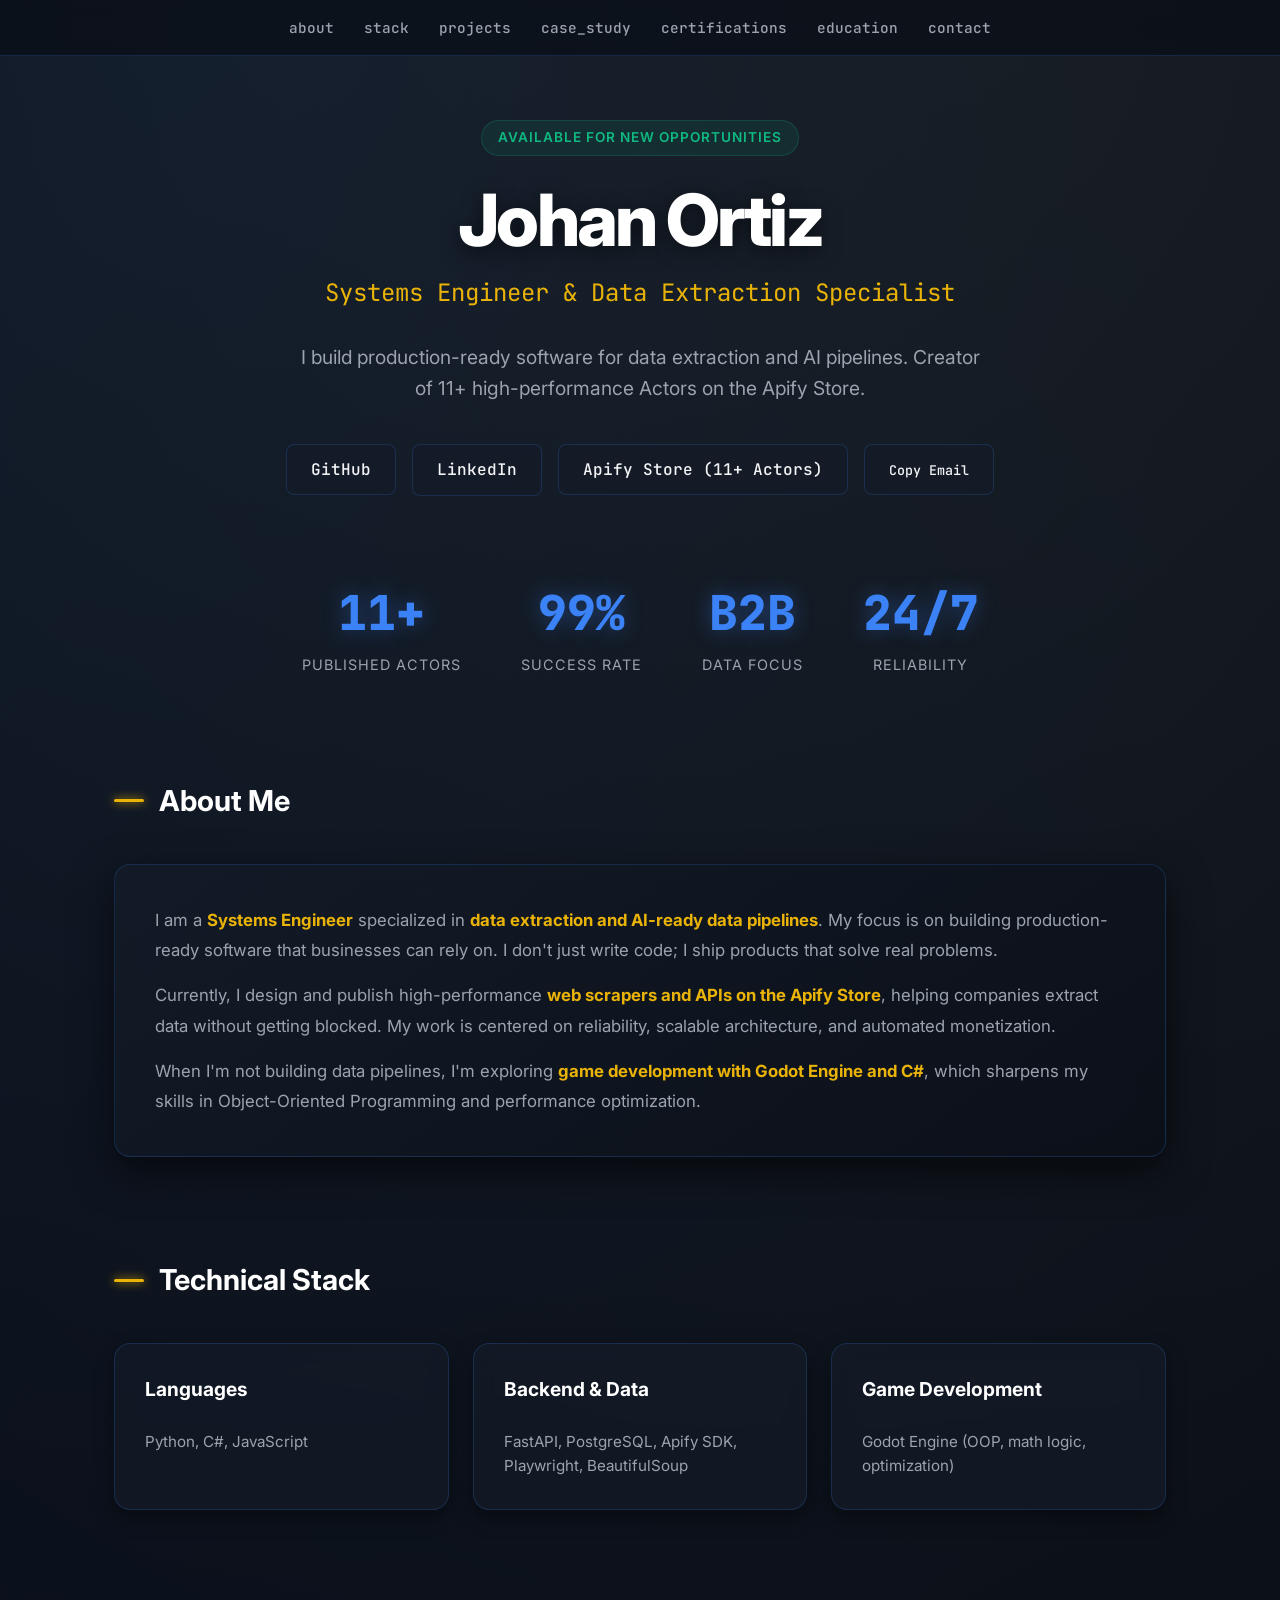
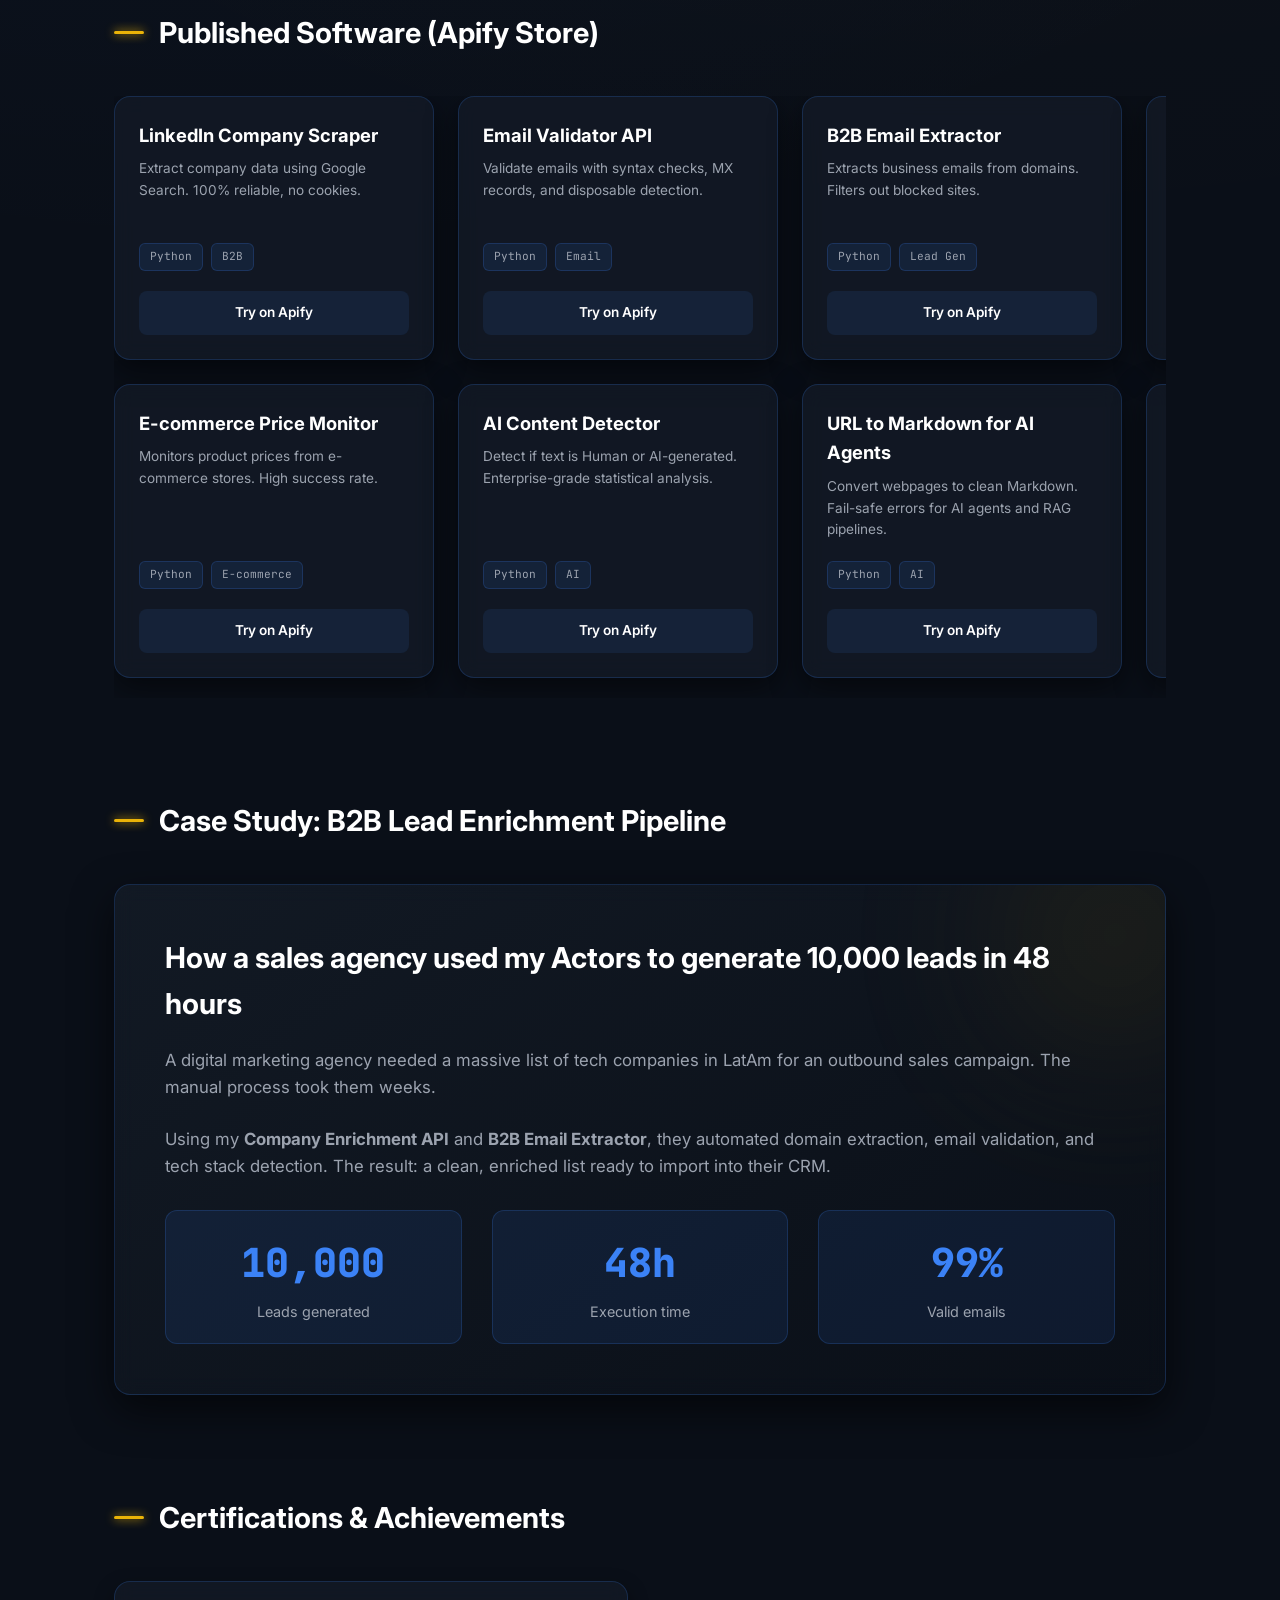
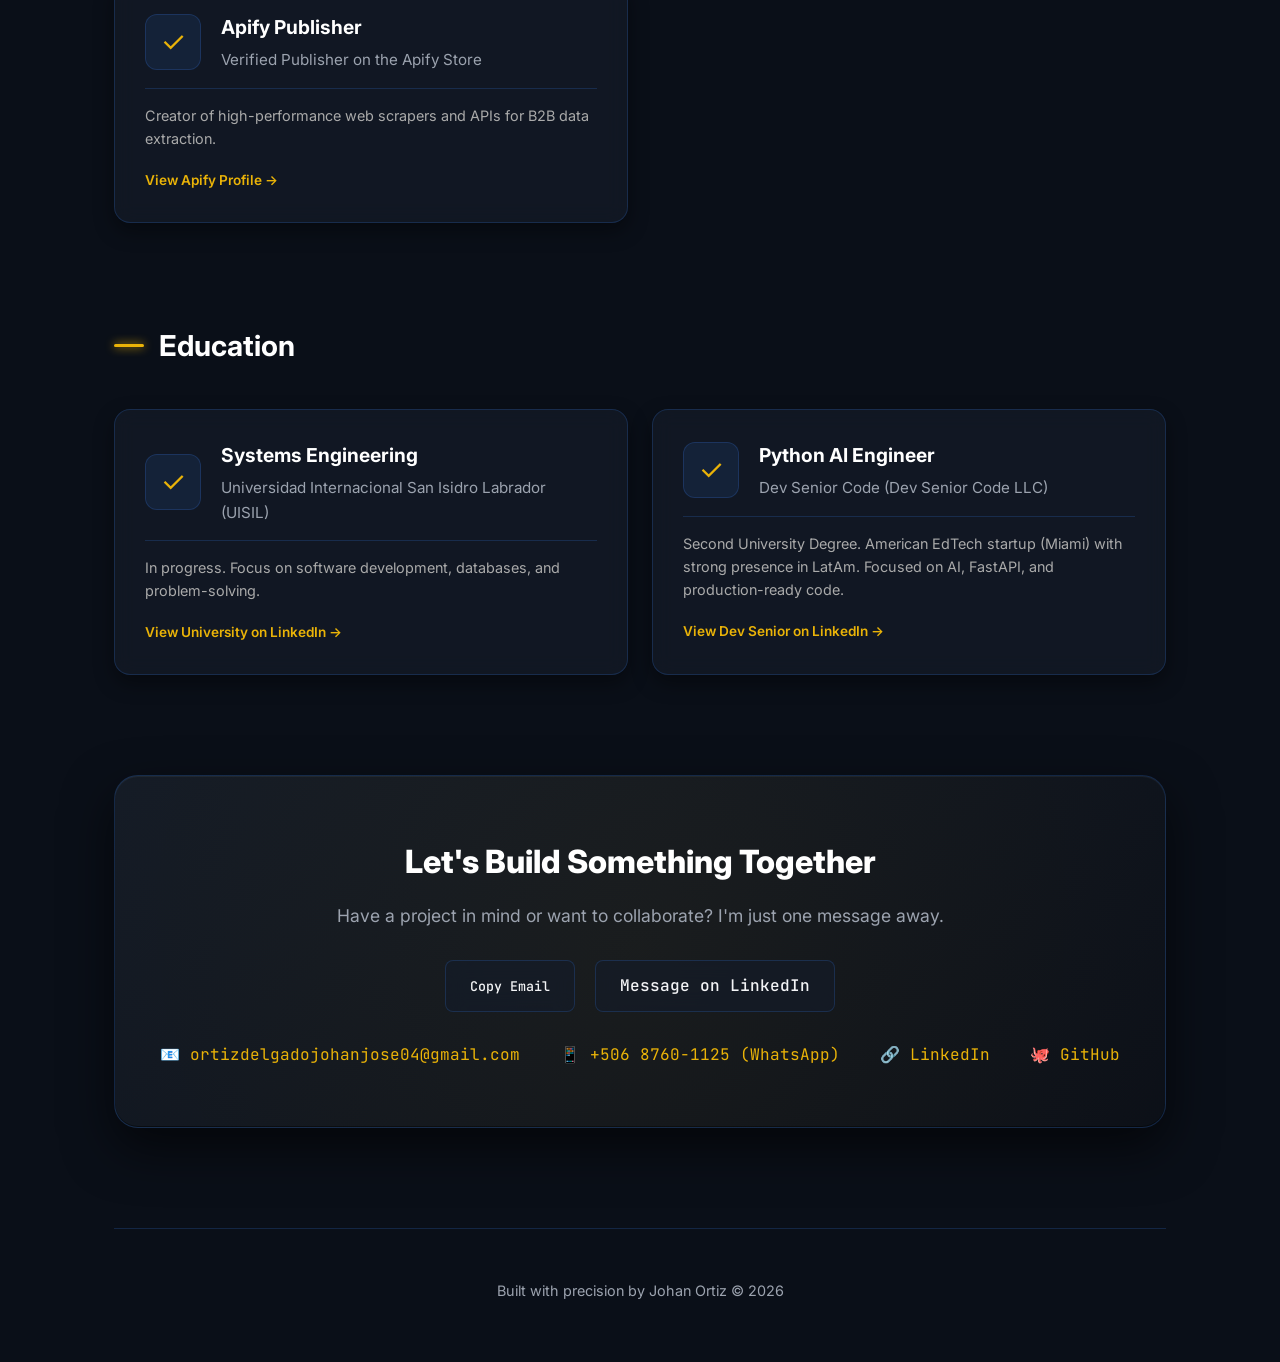
==== index.html @ d9579758 "Update index.html" ====
<!DOCTYPE html>
<html lang="en">
<head>
    <meta charset="UTF-8" />
    <meta name="viewport" content="width=device-width, initial-scale=1.0" />
    <title>Johan Ortiz | Systems Engineer & Data Extraction</title>
    
    <!-- Etiquetas Open Graph para LinkedIn (Imagen automática) -->
    <meta property="og:title" content="Johan Ortiz | Systems Engineer & Data Extraction" />
    <meta property="og:description" content="Portfolio of Johan Ortiz, Systems Engineer & Data Extraction Specialist. Creator of 11+ high-performance Actors on Apify." />
    <meta property="og:image" content="https://ortizdelgadojohanjose04-ai.github.io/portafolio-preview.png" />
    <meta property="og:url" content="https://ortizdelgadojohanjose04-ai.github.io" />
    <meta property="og:type" content="website" />

    <link rel="preconnect" href="https://fonts.googleapis.com">
    <link rel="preconnect" href="https://fonts.gstatic.com" crossorigin>
    <link href="https://fonts.googleapis.com/css2?family=Inter:wght@400;500;600;700;800&family=JetBrains+Mono:wght@400;700&display=swap" rel="stylesheet">
    <style>
        :root {
            --bg: #0a0f18;
            --card-bg: rgba(20, 28, 40, 0.7);
            --border: rgba(59, 130, 246, 0.2);
            --text-main: #f3f4f6;
            --text-muted: #9ca3af;
            --accent-blue: #3b82f6;
            --accent-gold: #eab308;
            --accent-glow: rgba(59, 130, 246, 0.4);
            --gold-glow: rgba(234, 179, 8, 0.2);
            --font: 'Inter', -apple-system, BlinkMacSystemFont, "Segoe UI", Roboto, sans-serif;
            --mono: 'JetBrains Mono', monospace;
        }

        * { margin: 0; padding: 0; box-sizing: border-box; }
        html { scroll-behavior: smooth; }

        body {
            background-color: var(--bg);
            color: var(--text-main);
            font-family: var(--font);
            line-height: 1.6;
            -webkit-font-smoothing: antialiased;
            background-image: 
                radial-gradient(circle at 20% 0%, rgba(59, 130, 246, 0.1) 0%, transparent 40%),
                radial-gradient(circle at 80% 0%, rgba(234, 179, 8, 0.05) 0%, transparent 40%);
            background-repeat: no-repeat;
            overflow-x: hidden;
        }

        @keyframes fadeInUp {
            from { opacity: 0; transform: translateY(30px); }
            to { opacity: 1; transform: translateY(0); }
        }
        @keyframes pulseGlow {
            0% { box-shadow: 0 0 0 0 var(--accent-glow); }
            70% { box-shadow: 0 0 0 10px rgba(59, 130, 246, 0); }
            100% { box-shadow: 0 0 0 0 rgba(59, 130, 246, 0); }
        }

        .navbar {
            position: fixed;
            top: 0; left: 0; width: 100%;
            background: rgba(10, 15, 24, 0.8);
            backdrop-filter: blur(15px);
            border-bottom: 1px solid var(--border);
            z-index: 1000;
            display: flex;
            justify-content: center;
            padding: 16px 0;
        }
        .nav-links { display: flex; gap: 30px; }
        .nav-links a {
            color: var(--text-muted);
            text-decoration: none;
            font-size: 0.9rem;
            font-weight: 500;
            transition: color 0.3s;
            font-family: var(--mono);
        }
        .nav-links a:hover { color: var(--accent-gold); }

        .container { max-width: 1100px; margin: 0 auto; padding: 120px 24px 60px 24px; }

        header { text-align: center; margin-bottom: 80px; animation: fadeInUp 1s ease-out; }
        .badge-available { 
            display: inline-block; 
            background: rgba(16, 185, 129, 0.1); 
            color: #10b981; 
            padding: 6px 16px; 
            border-radius: 999px; 
            font-size: 0.85rem; 
            font-weight: 600; 
            margin-bottom: 24px; 
            border: 1px solid rgba(16, 185, 129, 0.2);
            text-transform: uppercase;
            letter-spacing: 1px;
            animation: pulseGlow 2s infinite;
        }
        h1 { font-size: 4.5rem; font-weight: 800; letter-spacing: -0.04em; line-height: 1.1; margin-bottom: 15px; color: #ffffff; text-shadow: 0 4px 20px rgba(0,0,0,0.5); }
        h2 { font-size: 1.5rem; font-weight: 400; color: var(--accent-gold); margin-bottom: 30px; font-family: var(--mono); }
        .bio { font-size: 1.2rem; color: var(--text-muted); max-width: 700px; margin: 0 auto 40px auto; }
        
        .social-links { display: flex; justify-content: center; gap: 16px; flex-wrap: wrap; margin-bottom: 80px; }
        .btn-link { 
            display: inline-flex; 
            align-items: center; 
            background: var(--card-bg); 
            border: 1px solid var(--border); 
            color: var(--text-main); 
            text-decoration: none; 
            padding: 12px 24px; 
            border-radius: 8px; 
            font-weight: 500; 
            transition: all 0.3s; 
            font-family: var(--mono);
            backdrop-filter: blur(10px);
            cursor: pointer;
        }
        .btn-link:hover { border-color: var(--accent-blue); transform: translateY(-2px); box-shadow: 0 5px 15px var(--accent-glow); }

        .impact-grid { display: flex; justify-content: center; gap: 60px; margin-bottom: 100px; flex-wrap: wrap; animation: fadeInUp 1.2s ease-out; }
        .impact-item { text-align: center; }
        .impact-number { font-size: 3rem; font-weight: 800; color: var(--accent-blue); display: block; font-family: var(--mono); text-shadow: 0 0 20px var(--accent-glow); }
        .impact-label { color: var(--text-muted); font-size: 0.9rem; text-transform: uppercase; letter-spacing: 1px; }

        section { margin-bottom: 100px; scroll-margin-top: 100px; animation: fadeInUp 1.2s ease-out; }
        .section-title { font-size: 1.8rem; font-weight: 700; margin-bottom: 40px; display: flex; align-items: center; gap: 15px; color: #ffffff; }
        .section-title::before { content: ''; display: block; width: 30px; height: 3px; background: var(--accent-gold); border-radius: 3px; box-shadow: 0 0 10px var(--accent-gold); }

        /* SOBRE MÍ */
        .about-section {
            background: linear-gradient(145deg, rgba(20, 28, 40, 0.8), rgba(10, 15, 24, 0.8));
            border: 1px solid var(--border);
            border-radius: 16px;
            padding: 40px;
            margin-bottom: 100px;
            backdrop-filter: blur(10px);
            box-shadow: 0 15px 40px rgba(0,0,0,0.6);
        }
        .about-title { font-size: 1.8rem; font-weight: 700; color: #fff; margin-bottom: 20px; }
        .about-text { color: var(--text-muted); font-size: 1.05rem; line-height: 1.8; }
        .about-text strong { color: var(--accent-gold); }

        /* STACK TÉCNICO */
        .stack-grid {
            display: grid;
            grid-template-columns: repeat(3, 1fr);
            gap: 24px;
        }
        .stack-card {
            background: var(--card-bg);
            border: 1px solid var(--border);
            border-radius: 16px;
            padding: 30px;
            display: flex;
            flex-direction: column;
            gap: 15px;
            backdrop-filter: blur(10px);
            box-shadow: 0 8px 20px rgba(0,0,0,0.4);
            transition: all 0.3s;
        }
        .stack-card:hover { border-color: rgba(59, 130, 246, 0.5); transform: translateY(-4px); box-shadow: 0 15px 30px rgba(0,0,0,0.6), 0 0 15px var(--accent-glow); }
        .stack-card h4 { font-size: 1.2rem; color: #fff; margin-bottom: 10px; }
        .stack-card p { color: var(--text-muted); font-size: 0.95rem; }

        /* CARRUSEL DE PROYECTOS (3 COLUMNAS FIJAS) */
        .projects-carousel {
            overflow-x: auto;
            padding-bottom: 20px;
            scroll-snap-type: x mandatory;
            -webkit-overflow-scrolling: touch;
        }
        .projects-carousel::-webkit-scrollbar { height: 8px; }
        .projects-carousel::-webkit-scrollbar-thumb { background: #333; border-radius: 4px; }
        .projects-carousel::-webkit-scrollbar-track { background: transparent; }

        .projects-grid {
            display: grid;
            grid-template-columns: repeat(6, 320px); /* 6 columnas de 320px */
            gap: 24px;
            width: max-content;
        }

        .project-card { 
            background: var(--card-bg); 
            border: 1px solid var(--border); 
            border-radius: 16px; 
            padding: 24px; 
            transition: all 0.3s; 
            display: flex; 
            flex-direction: column;
            position: relative;
            overflow: hidden;
            backdrop-filter: blur(10px);
            box-shadow: 0 10px 30px rgba(0,0,0,0.5);
            scroll-snap-align: start;
        }
        .project-card::before {
            content: ''; position: absolute; top: 0; left: 0; width: 100%; height: 2px;
            background: linear-gradient(90deg, transparent, var(--accent-blue), transparent);
            opacity: 0; transition: opacity 0.3s;
        }
        .project-card:hover { 
            border-color: rgba(59, 130, 246, 0.5);
            transform: translateY(-8px); 
            box-shadow: 0 20px 50px rgba(0,0,0,0.7), 0 0 20px var(--accent-glow);
        }
        .project-card:hover::before { opacity: 1; }
        .project-title { font-size: 1.15rem; font-weight: 700; color: #fff; margin-bottom: 8px; }
        .project-desc { color: var(--text-muted); font-size: 0.85rem; margin-bottom: 20px; flex-grow: 1; }
        .project-tags { display: flex; gap: 8px; flex-wrap: wrap; margin-bottom: 20px; }
        .tag { background: rgba(59, 130, 246, 0.1); border: 1px solid var(--border); padding: 4px 10px; border-radius: 6px; font-size: 0.7rem; color: var(--text-muted); font-family: var(--mono); }
        .btn-project { display: block; text-align: center; color: #fff; text-decoration: none; font-size: 0.85rem; font-weight: 600; padding: 10px; background: rgba(59, 130, 246, 0.1); border-radius: 8px; transition: background 0.3s; border: 1px solid transparent; }
        .btn-project:hover { background: var(--accent-blue); border-color: var(--accent-gold); color: #000; }

        .case-study { background: linear-gradient(145deg, rgba(20, 28, 40, 0.8), rgba(10, 15, 24, 0.8)); border: 1px solid var(--border); border-radius: 16px; padding: 50px; position: relative; overflow: hidden; backdrop-filter: blur(10px); box-shadow: 0 15px 40px rgba(0,0,0,0.6); }
        .case-study::after {
            content: ''; position: absolute; top: -50px; right: -50px; width: 200px; height: 200px;
            background: var(--accent-gold); filter: blur(100px); border-radius: 50%; opacity: 0.15;
        }
        .case-title { font-size: 1.8rem; font-weight: 700; color: #fff; margin-bottom: 20px; position: relative; z-index: 1; }
        .case-text { color: var(--text-muted); font-size: 1.05rem; margin-bottom: 25px; position: relative; z-index: 1; }
        .case-results { display: flex; gap: 30px; margin-top: 30px; flex-wrap: wrap; position: relative; z-index: 1; }
        .case-result { background: rgba(59, 130, 246, 0.1); border: 1px solid var(--border); padding: 20px 30px; border-radius: 12px; text-align: center; flex: 1; transition: transform 0.3s; }
        .case-result:hover { transform: scale(1.05); border-color: var(--accent-blue); box-shadow: 0 0 15px var(--accent-glow); }
        .case-result span { display: block; font-size: 2.5rem; font-weight: 800; color: var(--accent-blue); font-family: var(--mono); }
        .case-result p { font-size: 0.9rem; color: var(--text-muted); margin-top: 5px; }

        .cert-grid { display: grid; grid-template-columns: repeat(2, 1fr); gap: 24px; }
        .cert-card { background: var(--card-bg); border: 1px solid var(--border); border-radius: 16px; padding: 30px; display: flex; flex-direction: column; gap: 15px; transition: all 0.3s; backdrop-filter: blur(10px); box-shadow: 0 8px 20px rgba(0,0,0,0.4); }
        .cert-card:hover { border-color: rgba(59, 130, 246, 0.5); transform: translateY(-4px); box-shadow: 0 15px 30px rgba(0,0,0,0.6), 0 0 15px var(--accent-glow); }
        .cert-header { display: flex; align-items: center; gap: 20px; }
        .cert-icon { width: 56px; height: 56px; border-radius: 12px; display: flex; align-items: center; justify-content: center; font-size: 1.8rem; background: rgba(59, 130, 246, 0.1); flex-shrink: 0; border: 1px solid var(--border); }
        .cert-info h4 { font-size: 1.2rem; color: #fff; margin-bottom: 6px; }
        .cert-info p { font-size: 0.95rem; color: var(--text-muted); }
        .cert-desc { font-size: 0.9rem; color: #aaa; border-top: 1px solid var(--border); padding-top: 15px; }
        .cert-link { font-size: 0.85rem; color: var(--accent-gold); text-decoration: none; margin-top: 5px; display: inline-block; font-weight: 600; }
        .cert-link:hover { text-decoration: underline; }

        .contact-section {
            background: linear-gradient(145deg, rgba(20, 28, 40, 0.9), rgba(10, 15, 24, 0.9));
            border: 1px solid var(--border);
            border-radius: 24px;
            padding: 60px 40px;
            text-align: center;
            position: relative;
            box-shadow: 
                0 20px 50px rgba(0,0,0,0.6), 
                inset 0 1px 0 rgba(255,255,255,0.05),
                inset 0 -1px 0 rgba(0,0,0,0.5);
            overflow: hidden;
        }
        .contact-section::before {
            content: ''; position: absolute; top: -50%; left: -50%; width: 200%; height: 200%;
            background: radial-gradient(circle, rgba(234, 179, 8, 0.05) 0%, transparent 60%);
            z-index: 0;
        }
        .contact-title { font-size: 2rem; font-weight: 800; color: #fff; margin-bottom: 15px; position: relative; z-index: 1; }
        .contact-text { color: var(--text-muted); font-size: 1.1rem; margin-bottom: 30px; position: relative; z-index: 1; }
        .contact-buttons { display: flex; justify-content: center; gap: 20px; flex-wrap: wrap; position: relative; z-index: 1; }
        
        .contact-info {
            display: flex;
            justify-content: center;
            gap: 40px;
            flex-wrap: wrap;
            margin-top: 30px;
            position: relative;
            z-index: 1;
        }
        .contact-item { display: flex; align-items: center; gap: 10px; color: var(--text-muted); font-family: var(--mono); }
        .contact-item a { color: var(--accent-gold); text-decoration: none; }
        .contact-item a:hover { text-decoration: underline; }

        footer { text-align: center; padding-top: 50px; border-top: 1px solid var(--border); color: var(--text-muted); font-size: 0.9rem; }

        @media (max-width: 900px) { 
            .cert-grid { grid-template-columns: 1fr; } 
            .stack-grid { grid-template-columns: 1fr; } 
        }
        @media (max-width: 600px) { 
            h1 { font-size: 2.5rem; } 
            .impact-grid { gap: 30px; } 
        }
    </style>
</head>
<body>

    <nav class="navbar">
        <div class="nav-links">
            <a href="#about">about</a>
            <a href="#stack">stack</a>
            <a href="#projects">projects</a>
            <a href="#case-study">case_study</a>
            <a href="#certs">certifications</a>
            <a href="#education">education</a>
            <a href="#contact">contact</a>
        </div>
    </nav>

    <div class="container">
        <header>
            <div class="badge-available">Available for new opportunities</div>
            <h1>Johan Ortiz</h1>
            <h2>Systems Engineer & Data Extraction Specialist</h2>
            <p class="bio">
                I build production-ready software for data extraction and AI pipelines. 
                Creator of 11+ high-performance Actors on the Apify Store.
            </p>
            <div class="social-links">
                <a href="https://github.com/ortizdelgadojohanjose04-ai" target="_blank" class="btn-link">GitHub</a>
                <a href="https://linkedin.com/in/johan-ortiz-260aa0378" target="_blank" class="btn-link">LinkedIn</a>
                <a href="https://apify.com/johandev_04" target="_blank" class="btn-link">Apify Store (11+ Actors)</a>
                <button onclick="copyEmail()" class="btn-link" id="emailBtn">Copy Email</button>
            </div>
        </header>

        <div class="impact-grid">
            <div class="impact-item"><span class="impact-number">11+</span><span class="impact-label">Published Actors</span></div>
            <div class="impact-item"><span class="impact-number">99%</span><span class="impact-label">Success Rate</span></div>
            <div class="impact-item"><span class="impact-number">B2B</span><span class="impact-label">Data Focus</span></div>
            <div class="impact-item"><span class="impact-number">24/7</span><span class="impact-label">Reliability</span></div>
        </div>

        <!-- SOBRE MÍ -->
        <section id="about">
            <div class="section-title">About Me</div>
            <div class="about-section">
                <p class="about-text">
                    I am a <strong>Systems Engineer</strong> specialized in <strong>data extraction and AI-ready data pipelines</strong>. 
                    My focus is on building production-ready software that businesses can rely on. I don't just write code; 
                    I ship products that solve real problems.
                </p>
                <p class="about-text" style="margin-top: 15px;">
                    Currently, I design and publish high-performance <strong>web scrapers and APIs on the Apify Store</strong>, 
                    helping companies extract data without getting blocked. My work is centered on reliability, scalable architecture, 
                    and automated monetization.
                </p>
                <p class="about-text" style="margin-top: 15px;">
                    When I'm not building data pipelines, I'm exploring <strong>game development with Godot Engine and C#</strong>, 
                    which sharpens my skills in Object-Oriented Programming and performance optimization.
                </p>
            </div>
        </section>

        <!-- STACK TÉCNICO -->
        <section id="stack">
            <div class="section-title">Technical Stack</div>
            <div class="stack-grid">
                <div class="stack-card">
                    <h4>Languages</h4>
                    <p>Python, C#, JavaScript</p>
                </div>
                <div class="stack-card">
                    <h4>Backend & Data</h4>
                    <p>FastAPI, PostgreSQL, Apify SDK, Playwright, BeautifulSoup</p>
                </div>
                <div class="stack-card">
                    <h4>Game Development</h4>
                    <p>Godot Engine (OOP, math logic, optimization)</p>
                </div>
            </div>
        </section>

        <section id="projects">
            <div class="section-title">Published Software (Apify Store)</div>
            
            <!-- CARRUSEL DE PROYECTOS -->
            <div class="projects-carousel">
                <div class="projects-grid">
                    <!-- Fila 1 -->
                    <div class="project-card">
                        <div class="project-title">LinkedIn Company Scraper</div>
                        <p class="project-desc">Extract company data using Google Search. 100% reliable, no cookies.</p>
                        <div class="project-tags"><span class="tag">Python</span><span class="tag">B2B</span></div>
                        <a href="https://apify.com/johandev_04/linkedin-company-scraper" class="btn-project">Try on Apify</a>
                    </div>
                    <div class="project-card">
                        <div class="project-title">Email Validator API</div>
                        <p class="project-desc">Validate emails with syntax checks, MX records, and disposable detection.</p>
                        <div class="project-tags"><span class="tag">Python</span><span class="tag">Email</span></div>
                        <a href="https://apify.com/johandev_04/email-validator" class="btn-project">Try on Apify</a>
                    </div>
                    <div class="project-card">
                        <div class="project-title">B2B Email Extractor</div>
                        <p class="project-desc">Extracts business emails from domains. Filters out blocked sites.</p>
                        <div class="project-tags"><span class="tag">Python</span><span class="tag">Lead Gen</span></div>
                        <a href="https://apify.com/johandev_04/b2b-email-extractor" class="btn-project">Try on Apify</a>
                    </div>

                    <!-- Fila 2 -->
                    <div class="project-card">
                        <div class="project-title">Company Enrichment API</div>
                        <p class="project-desc">Enriches domains with tech stack, descriptions, and social links.</p>
                        <div class="project-tags"><span class="tag">Python</span><span class="tag">Pipeline</span></div>
                        <a href="https://apify.com/johandev_04/company-enricher" class="btn-project">Try on Apify</a>
                    </div>
                    <div class="project-card">
                        <div class="project-title">Google Trends Scraper</div>
                        <p class="project-desc">High-performance extraction bypassing 429 limits. +99% success rate.</p>
                        <div class="project-tags"><span class="tag">Python</span><span class="tag">API</span></div>
                        <a href="https://apify.com/johandev_04/google-trends-scraper" class="btn-project">Try on Apify</a>
                    </div>
                    <div class="project-card">
                        <div class="project-title">YouTube Transcript Scraper</div>
                        <p class="project-desc">Enterprise-grade extraction. Zero data loss, anti-ban proxies, and state persistence.</p>
                        <div class="project-tags"><span class="tag">Python</span><span class="tag">NLP</span></div>
                        <a href="https://apify.com/johandev_04/youtube-transcript-scraper" class="btn-project">Try on Apify</a>
                    </div>

                    <!-- Fila 3 -->
                    <div class="project-card">
                        <div class="project-title">E-commerce Price Monitor</div>
                        <p class="project-desc">Monitors product prices from e-commerce stores. High success rate.</p>
                        <div class="project-tags"><span class="tag">Python</span><span class="tag">E-commerce</span></div>
                        <a href="https://apify.com/johandev_04/price-monitor" class="btn-project">Try on Apify</a>
                    </div>
                    <div class="project-card">
                        <div class="project-title">AI Content Detector</div>
                        <p class="project-desc">Detect if text is Human or AI-generated. Enterprise-grade statistical analysis.</p>
                        <div class="project-tags"><span class="tag">Python</span><span class="tag">AI</span></div>
                        <a href="https://apify.com/johandev_04/ai-content-detector" class="btn-project">Try on Apify</a>
                    </div>
                    <div class="project-card">
                        <div class="project-title">URL to Markdown for AI Agents</div>
                        <p class="project-desc">Convert webpages to clean Markdown. Fail-safe errors for AI agents and RAG pipelines.</p>
                        <div class="project-tags"><span class="tag">Python</span><span class="tag">AI</span></div>
                        <a href="https://apify.com/johandev_04/url-to-markdown-agent" class="btn-project">Try on Apify</a>
                    </div>

                    <!-- Fila 4 -->
                    <div class="project-card">
                        <div class="project-title">Smart Data Extractor (No APIs)</div>
                        <p class="project-desc">Extract structured data (titles, prices, emails, links) from any website using pure Python. Zero API keys.</p>
                        <div class="project-tags"><span class="tag">Python</span><span class="tag">No APIs</span></div>
                        <a href="https://apify.com/johandev_04/smart-data-extractor" class="btn-project">Try on Apify</a>
                    </div>
                    <!-- NUEVA TARJETA: WEB METADATA EXTRACTOR -->
                    <div class="project-card">
                        <div class="project-title">Web Metadata Extractor</div>
                        <p class="project-desc">Extract titles, descriptions, and Open Graph images from any webpage. Fast, no JavaScript required.</p>
                        <div class="project-tags"><span class="tag">Python</span><span class="tag">SEO</span></div>
                        <a href="https://apify.com/johandev_04/web-metadata-extractor" class="btn-project">Try on Apify</a>
                    </div>
                </div>
            </div>
        </section>

        <section id="case-study">
            <div class="section-title">Case Study: B2B Lead Enrichment Pipeline</div>
            <div class="case-study">
                <div class="case-title">How a sales agency used my Actors to generate 10,000 leads in 48 hours</div>
                <p class="case-text">
                    A digital marketing agency needed a massive list of tech companies in LatAm for an outbound sales campaign. The manual process took them weeks.
                </p>
                <p class="case-text">
                    Using my <strong>Company Enrichment API</strong> and <strong>B2B Email Extractor</strong>, they automated domain extraction, email validation, and tech stack detection. The result: a clean, enriched list ready to import into their CRM.
                </p>
                <div class="case-results">
                    <div class="case-result"><span>10,000</span><p>Leads generated</p></div>
                    <div class="case-result"><span>48h</span><p>Execution time</p></div>
                    <div class="case-result"><span>99%</span><p>Valid emails</p></div>
                </div>
            </div>
        </section>

        <section id="certs">
            <div class="section-title">Certifications & Achievements</div>
            <div class="cert-grid">
                <div class="cert-card">
                    <div class="cert-header">
                        <div class="cert-icon" style="color: var(--accent-gold);">✓</div>
                        <div class="cert-info">
                            <h4>Apify Publisher</h4>
                            <p>Verified Publisher on the Apify Store</p>
                        </div>
                    </div>
                    <div class="cert-desc">Creator of high-performance web scrapers and APIs for B2B data extraction.</div>
                    <a href="https://apify.com/johandev_04" target="_blank" class="cert-link">View Apify Profile &rarr;</a>
                </div>
            </div>
        </section>

        <section id="education">
            <div class="section-title">Education</div>
            <div class="cert-grid">
                <div class="cert-card">
                    <div class="cert-header">
                        <div class="cert-icon" style="color: var(--accent-gold);">✓</div>
                        <div class="cert-info">
                            <h4>Systems Engineering</h4>
                            <p>Universidad Internacional San Isidro Labrador (UISIL)</p>
                        </div>
                    </div>
                    <div class="cert-desc">In progress. Focus on software development, databases, and problem-solving.</div>
                    <a href="https://www.linkedin.com/school/uisil-universidad/" target="_blank" class="cert-link">View University on LinkedIn &rarr;</a>
                </div>
                <div class="cert-card">
                    <div class="cert-header">
                        <div class="cert-icon" style="color: var(--accent-gold);">✓</div>
                        <div class="cert-info">
                            <h4>Python AI Engineer</h4>
                            <p>Dev Senior Code (Dev Senior Code LLC)</p>
                        </div>
                    </div>
                    <div class="cert-desc">Second University Degree. American EdTech startup (Miami) with strong presence in LatAm. Focused on AI, FastAPI, and production-ready code.</div>
                    <a href="https://www.linkedin.com/company/devseniorcode/" target="_blank" class="cert-link">View Dev Senior on LinkedIn &rarr;</a>
                </div>
            </div>
        </section>

        <section id="contact">
            <div class="contact-section">
                <div class="contact-title">Let's Build Something Together</div>
                <p class="contact-text">Have a project in mind or want to collaborate? I'm just one message away.</p>
                <div class="contact-buttons">
                    <button onclick="copyEmail()" class="btn-link">Copy Email</button>
                    <a href="https://linkedin.com/in/johan-ortiz-260aa0378" target="_blank" class="btn-link">Message on LinkedIn</a>
                </div>
                <div class="contact-info">
                    <div class="contact-item">
                        <span>📧</span>
                        <a href="https://mail.google.com/mail/?view=cm&fs=1&to=ortizdelgadojohanjose04@gmail.com&su=Job%20Opportunity%20for%20Johan%20Ortiz" target="_blank">ortizdelgadojohanjose04@gmail.com</a>
                    </div>
                    <div class="contact-item">
                        <span>📱</span>
                        <a href="https://api.whatsapp.com/send?phone=50687601125&text=Hola%20Johan,%20vi%20tu%20portafolio%20y%20me%20interesa%20contactarte." target="_blank">+506 8760-1125 (WhatsApp)</a>
                    </div>
                    <div class="contact-item">
                        <span>🔗</span>
                        <a href="https://linkedin.com/in/johan-ortiz-260aa0378" target="_blank">LinkedIn</a>
                    </div>
                    <div class="contact-item">
                        <span>🐙</span>
                        <a href="https://github.com/ortizdelgadojohanjose04-ai" target="_blank">GitHub</a>
                    </div>
                </div>
            </div>
        </section>

        <footer>
            <p>Built with precision by Johan Ortiz &copy; 2026</p>
        </footer>
    </div>

    <script>
        function copyEmail() {
            const email = "ortizdelgadojohanjose04@gmail.com";
            navigator.clipboard.writeText(email).then(() => {
                const btns = document.querySelectorAll('button[onclick="copyEmail()"]');
                btns.forEach(btn => {
                    const originalText = btn.innerText;
                    btn.innerText = "✅ Copied!";
                    btn.style.borderColor = "#10b981";
                    setTimeout(() => {
                        btn.innerText = originalText;
                        btn.style.borderColor = "";
                    }, 2000);
                });
            }).catch(err => {
                alert("Could not copy email. Here it is: " + email);
            });
        }
    </script>
</body>
</html>
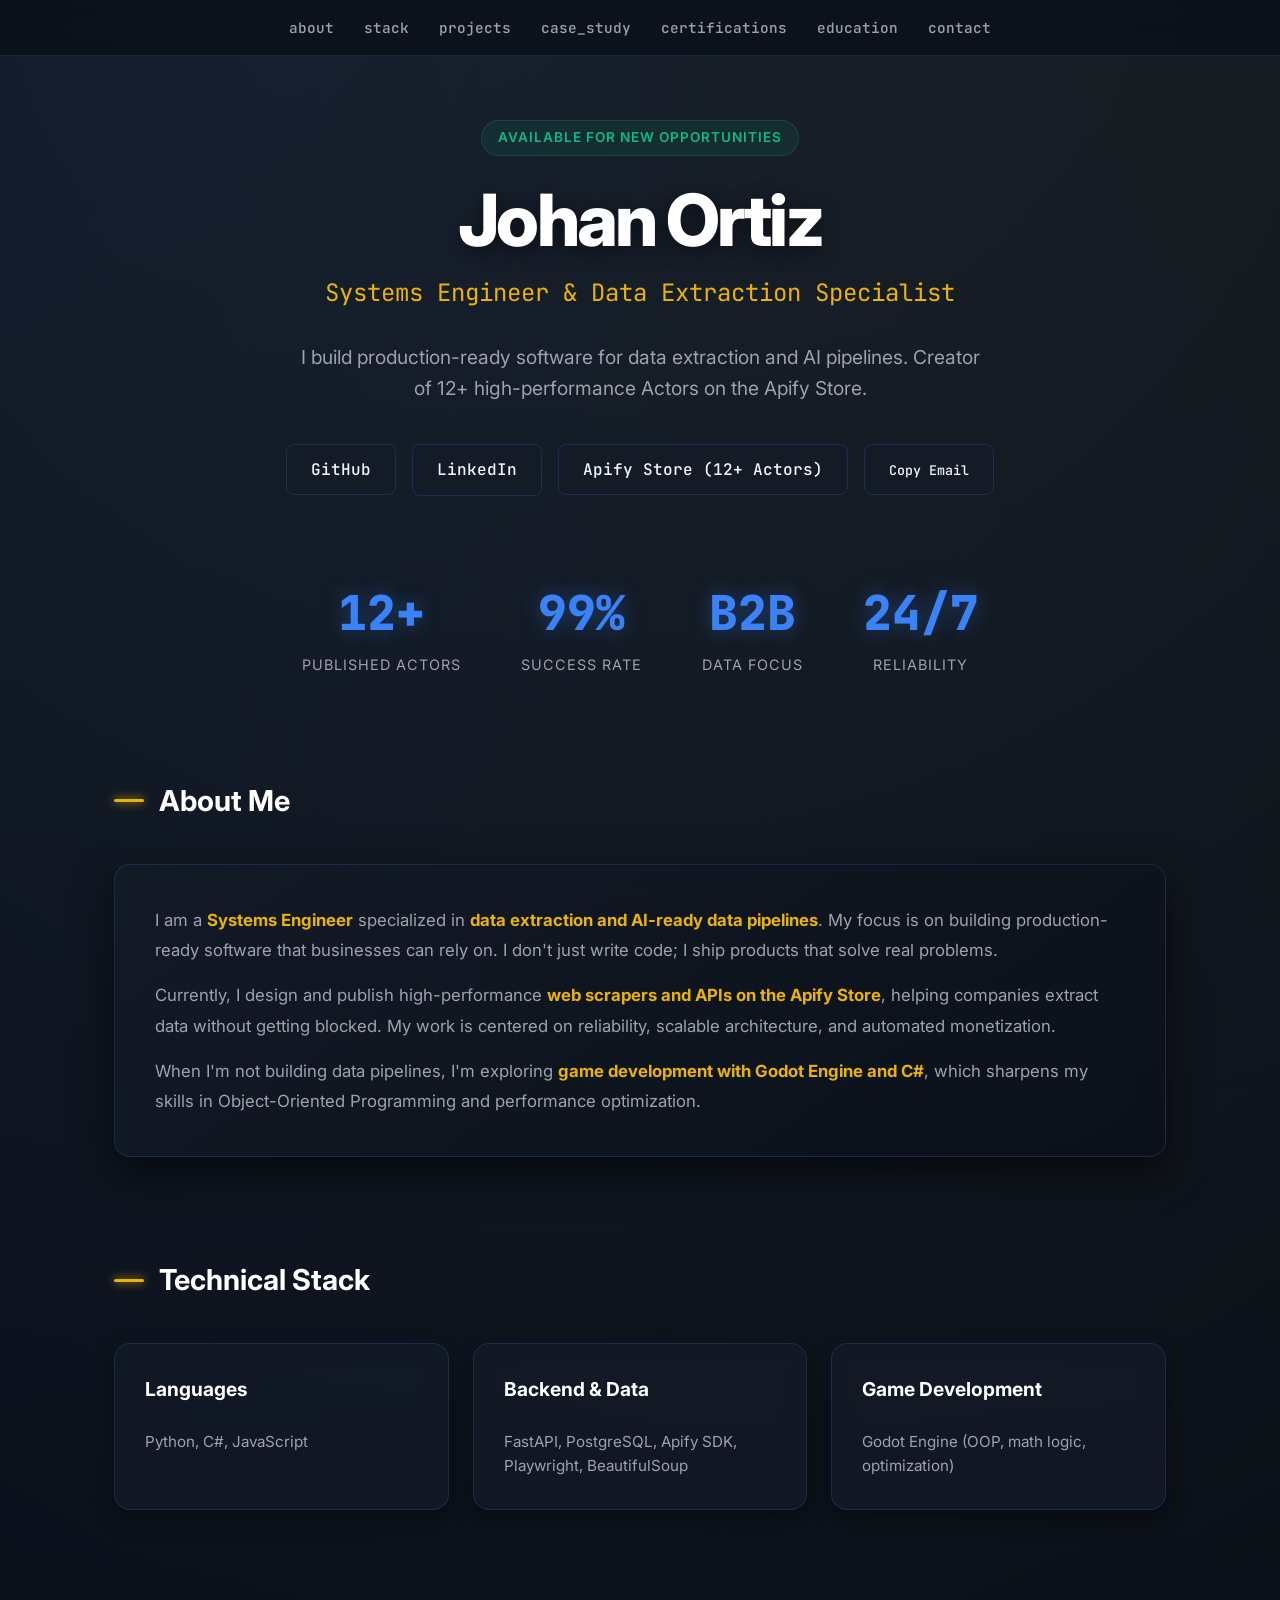
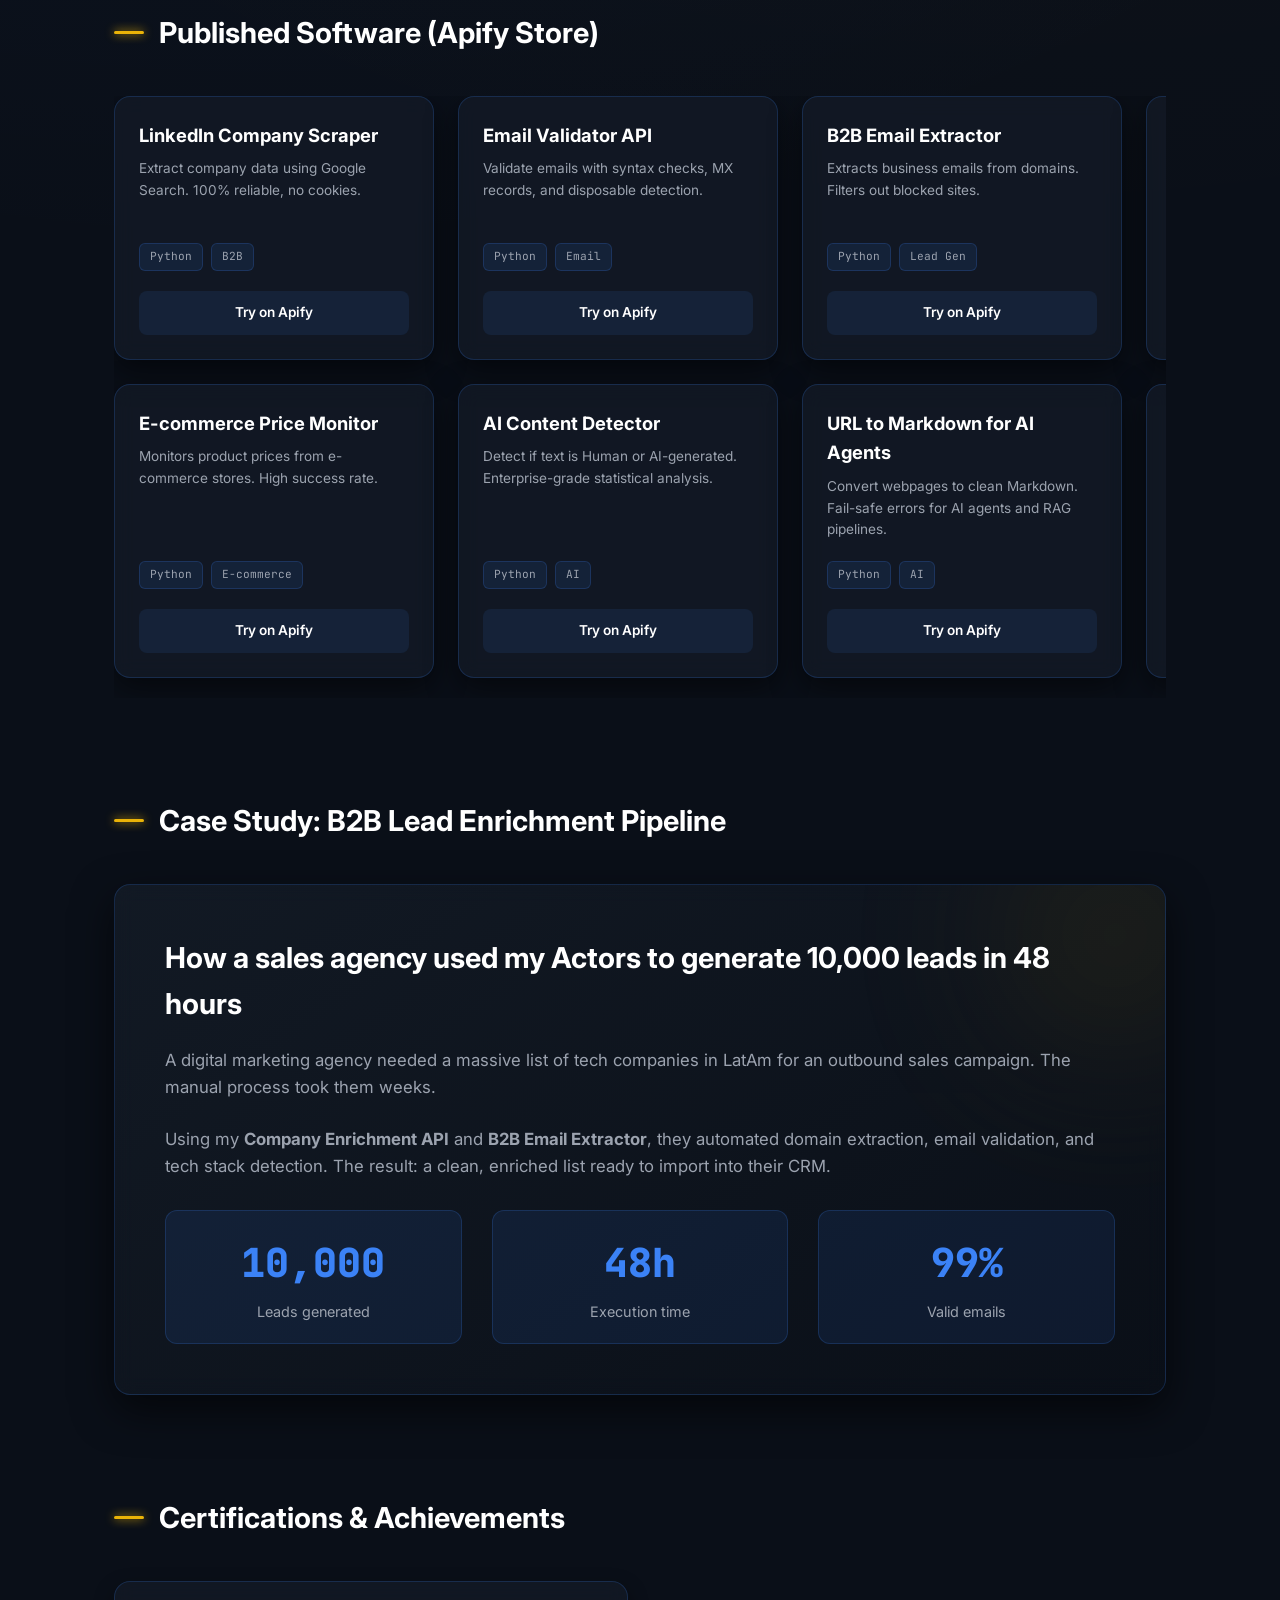
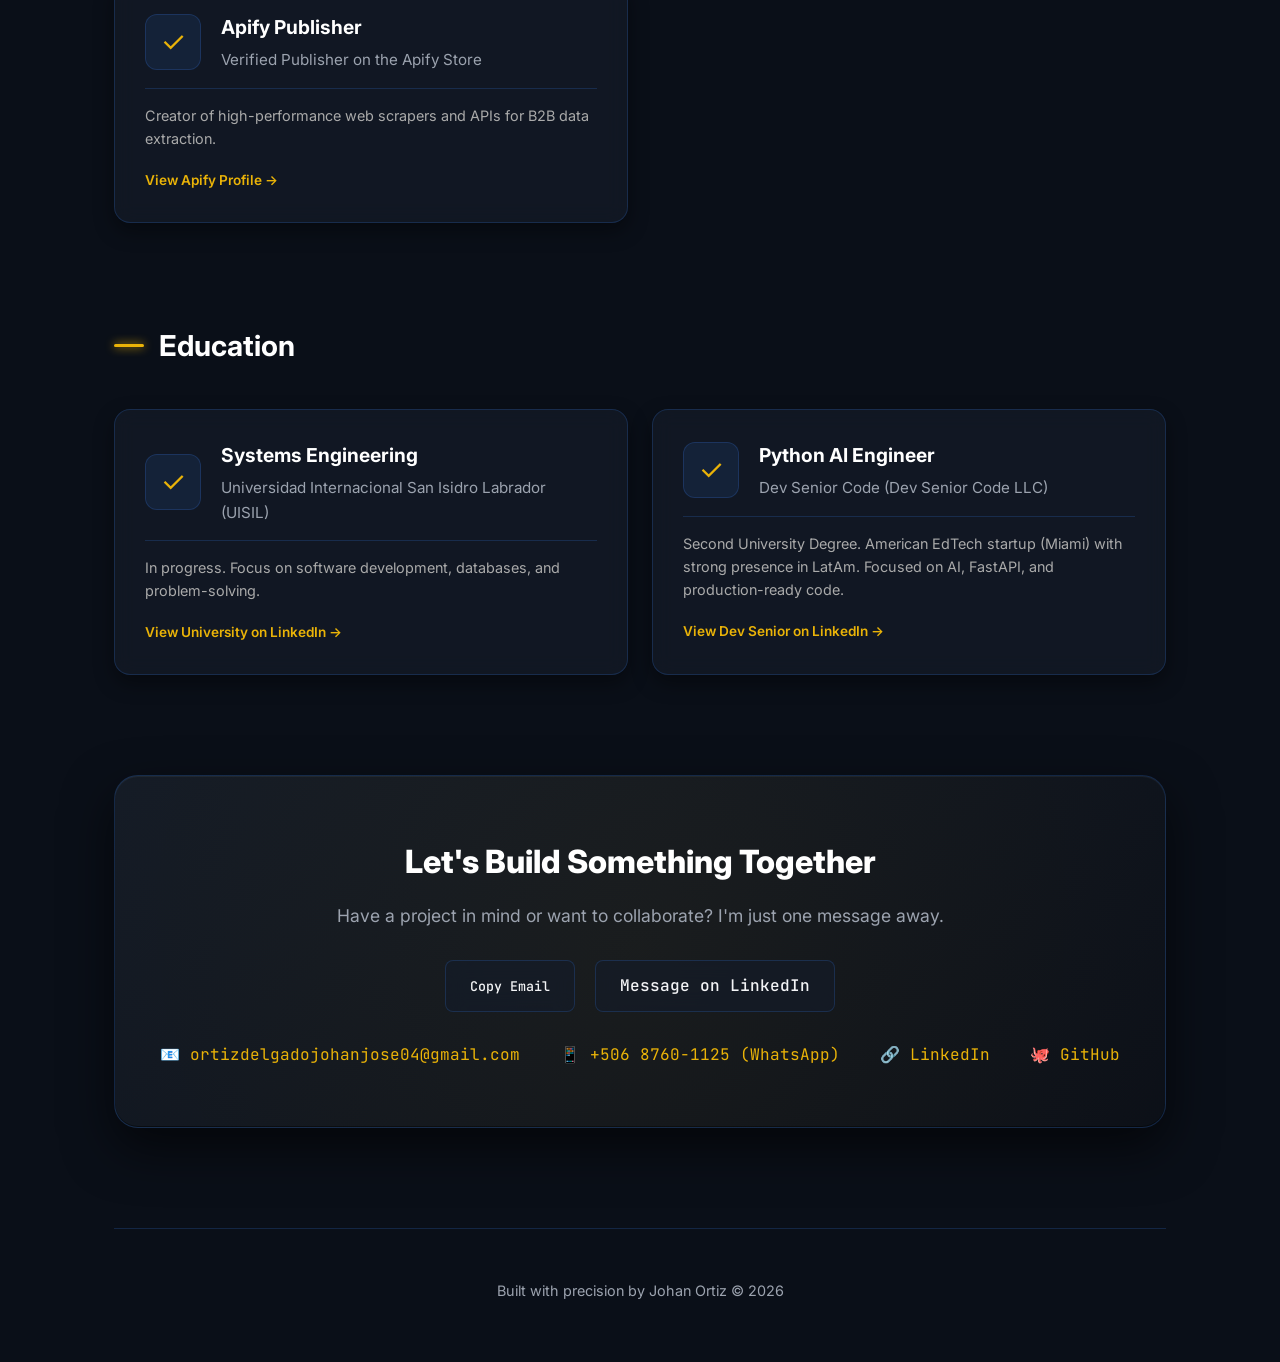
==== commit e599108a: "Update index.html" ====
--- a/index.html
+++ b/index.html
@@ -7,7 +7,7 @@
     
     <!-- Etiquetas Open Graph para LinkedIn (Imagen automática) -->
     <meta property="og:title" content="Johan Ortiz | Systems Engineer & Data Extraction" />
-    <meta property="og:description" content="Portfolio of Johan Ortiz, Systems Engineer & Data Extraction Specialist. Creator of 11+ high-performance Actors on Apify." />
+    <meta property="og:description" content="Portfolio of Johan Ortiz, Systems Engineer & Data Extraction Specialist. Creator of 12+ high-performance Actors on Apify." />
     <meta property="og:image" content="https://ortizdelgadojohanjose04-ai.github.io/portafolio-preview.png" />
     <meta property="og:url" content="https://ortizdelgadojohanjose04-ai.github.io" />
     <meta property="og:type" content="website" />
@@ -304,18 +304,18 @@
             <h2>Systems Engineer & Data Extraction Specialist</h2>
             <p class="bio">
                 I build production-ready software for data extraction and AI pipelines. 
-                Creator of 11+ high-performance Actors on the Apify Store.
+                Creator of 12+ high-performance Actors on the Apify Store.
             </p>
             <div class="social-links">
                 <a href="https://github.com/ortizdelgadojohanjose04-ai" target="_blank" class="btn-link">GitHub</a>
                 <a href="https://linkedin.com/in/johan-ortiz-260aa0378" target="_blank" class="btn-link">LinkedIn</a>
-                <a href="https://apify.com/johandev_04" target="_blank" class="btn-link">Apify Store (11+ Actors)</a>
+                <a href="https://apify.com/johandev_04" target="_blank" class="btn-link">Apify Store (12+ Actors)</a>
                 <button onclick="copyEmail()" class="btn-link" id="emailBtn">Copy Email</button>
             </div>
         </header>
 
         <div class="impact-grid">
-            <div class="impact-item"><span class="impact-number">11+</span><span class="impact-label">Published Actors</span></div>
+            <div class="impact-item"><span class="impact-number">12+</span><span class="impact-label">Published Actors</span></div>
             <div class="impact-item"><span class="impact-number">99%</span><span class="impact-label">Success Rate</span></div>
             <div class="impact-item"><span class="impact-number">B2B</span><span class="impact-label">Data Focus</span></div>
             <div class="impact-item"><span class="impact-number">24/7</span><span class="impact-label">Reliability</span></div>
@@ -441,6 +441,14 @@
                         <div class="project-tags"><span class="tag">Python</span><span class="tag">SEO</span></div>
                         <a href="https://apify.com/johandev_04/web-metadata-extractor" class="btn-project">Try on Apify</a>
                     </div>
+
+                                        <!-- NUEVA TARJETA: BLUESKY SCRAPER -->
+                    <div class="project-card">
+                        <div class="project-title">Bluesky Scraper & API</div>
+                        <p class="project-desc">Extract posts, likes, and metadata from Bluesky profiles using the public AT Protocol API. No login required.</p>
+                        <div class="project-tags"><span class="tag">Python</span><span class="tag">Social Media</span></div>
+                        <a href="https://apify.com/johandev_04/bluesky-scraper" class="btn-project">Try on Apify</a>
+                    </div>
                 </div>
             </div>
         </section>
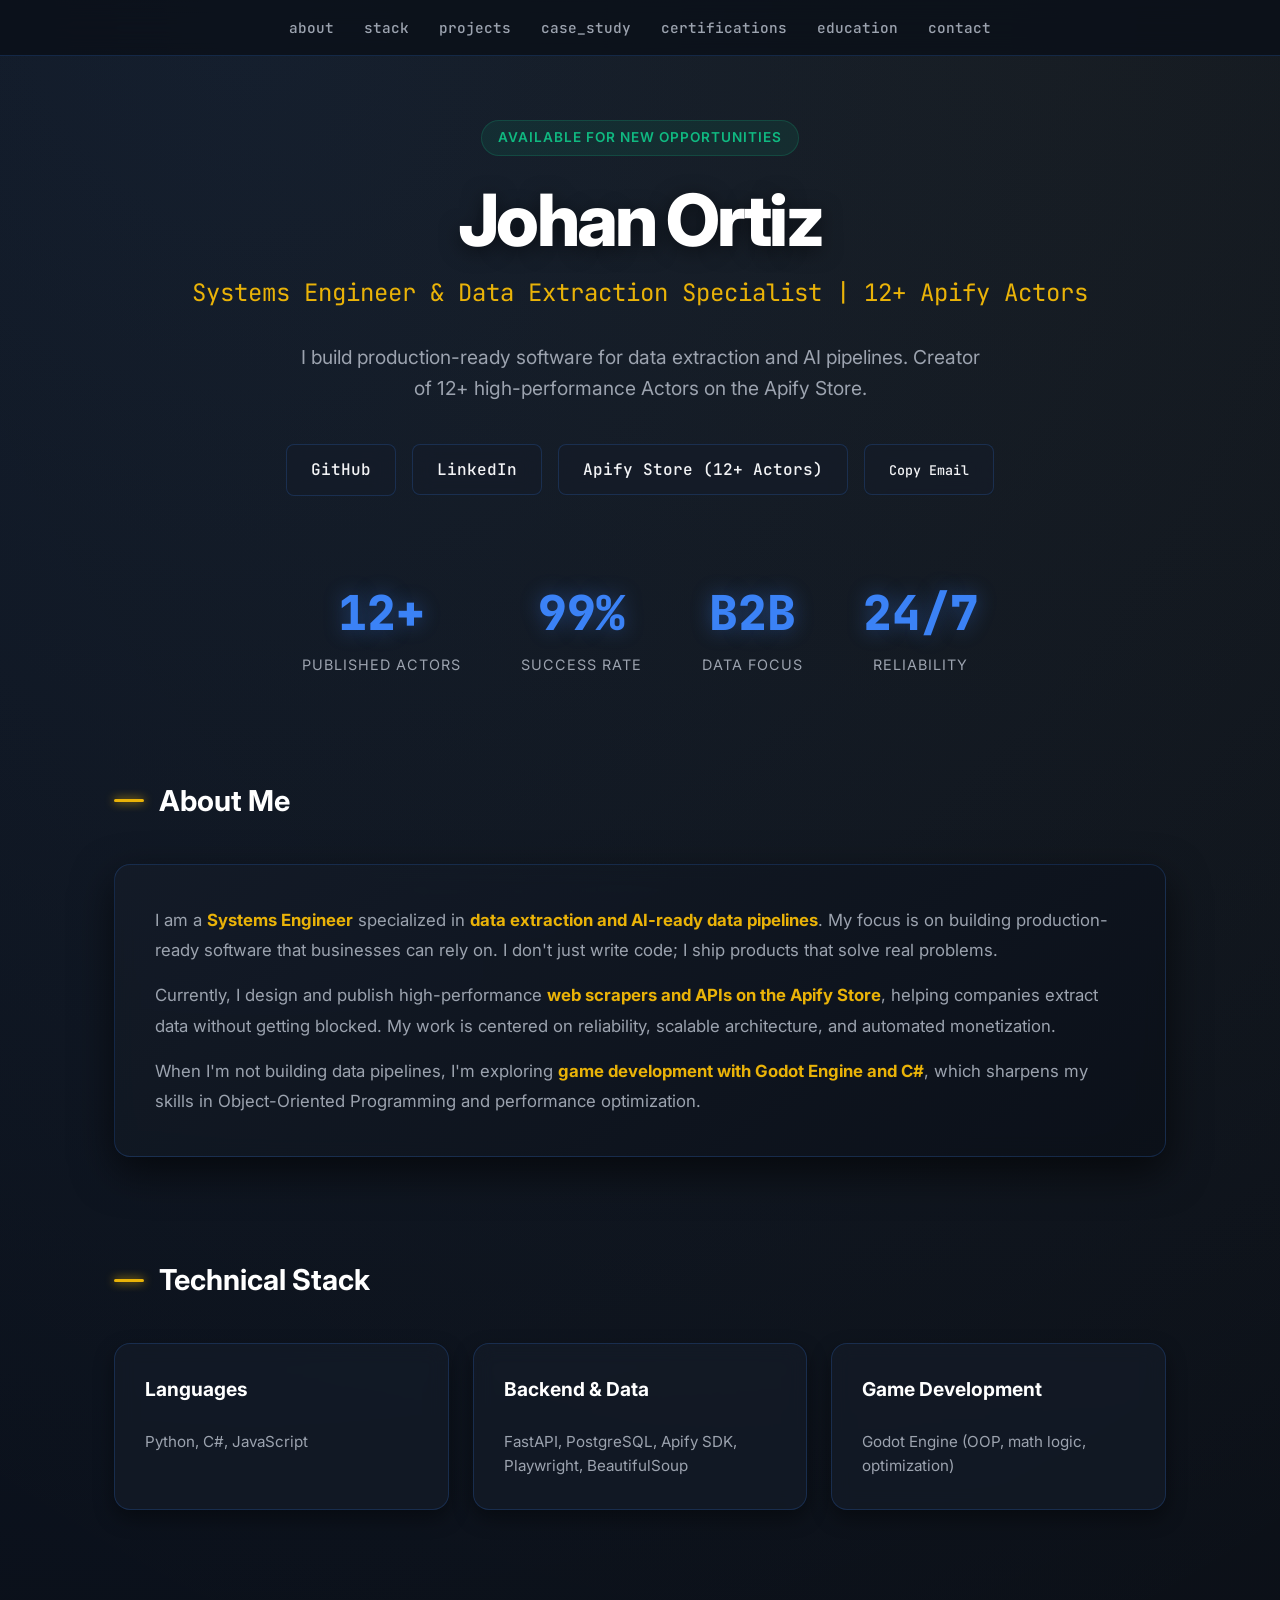
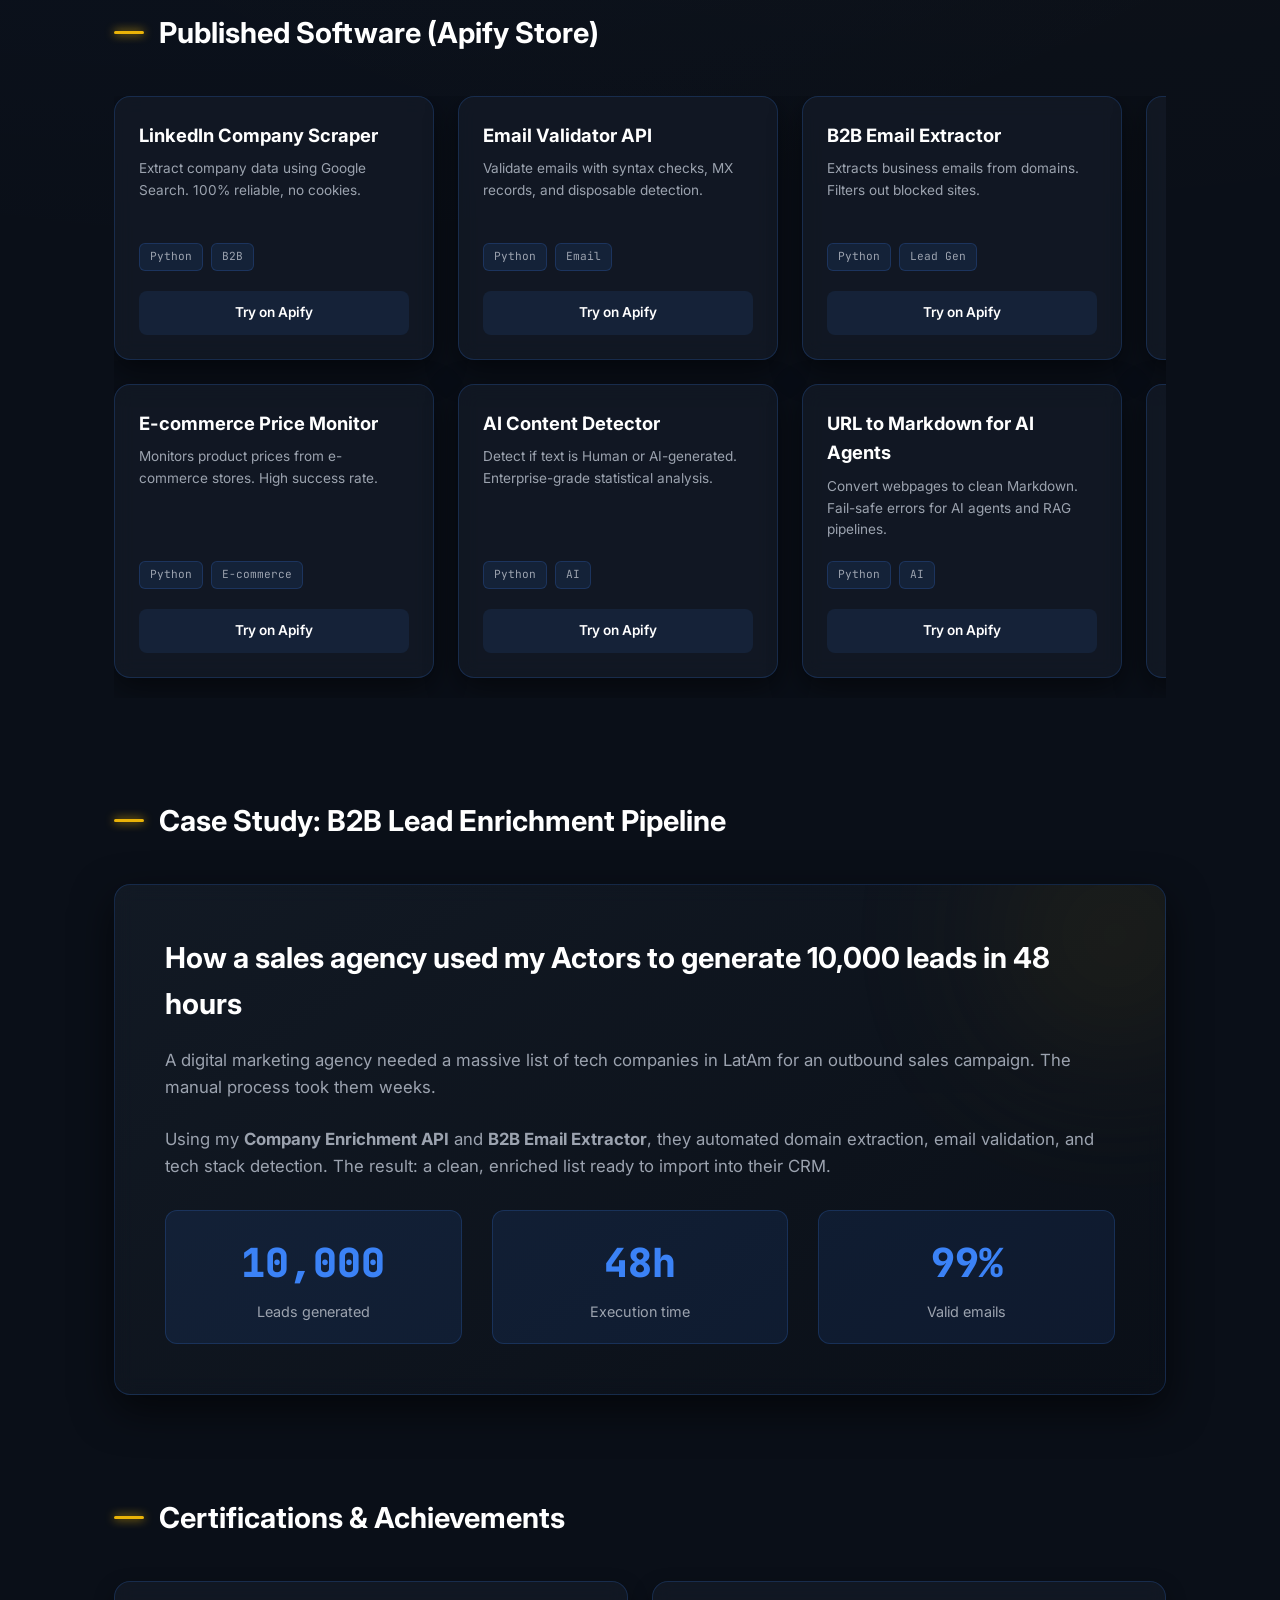
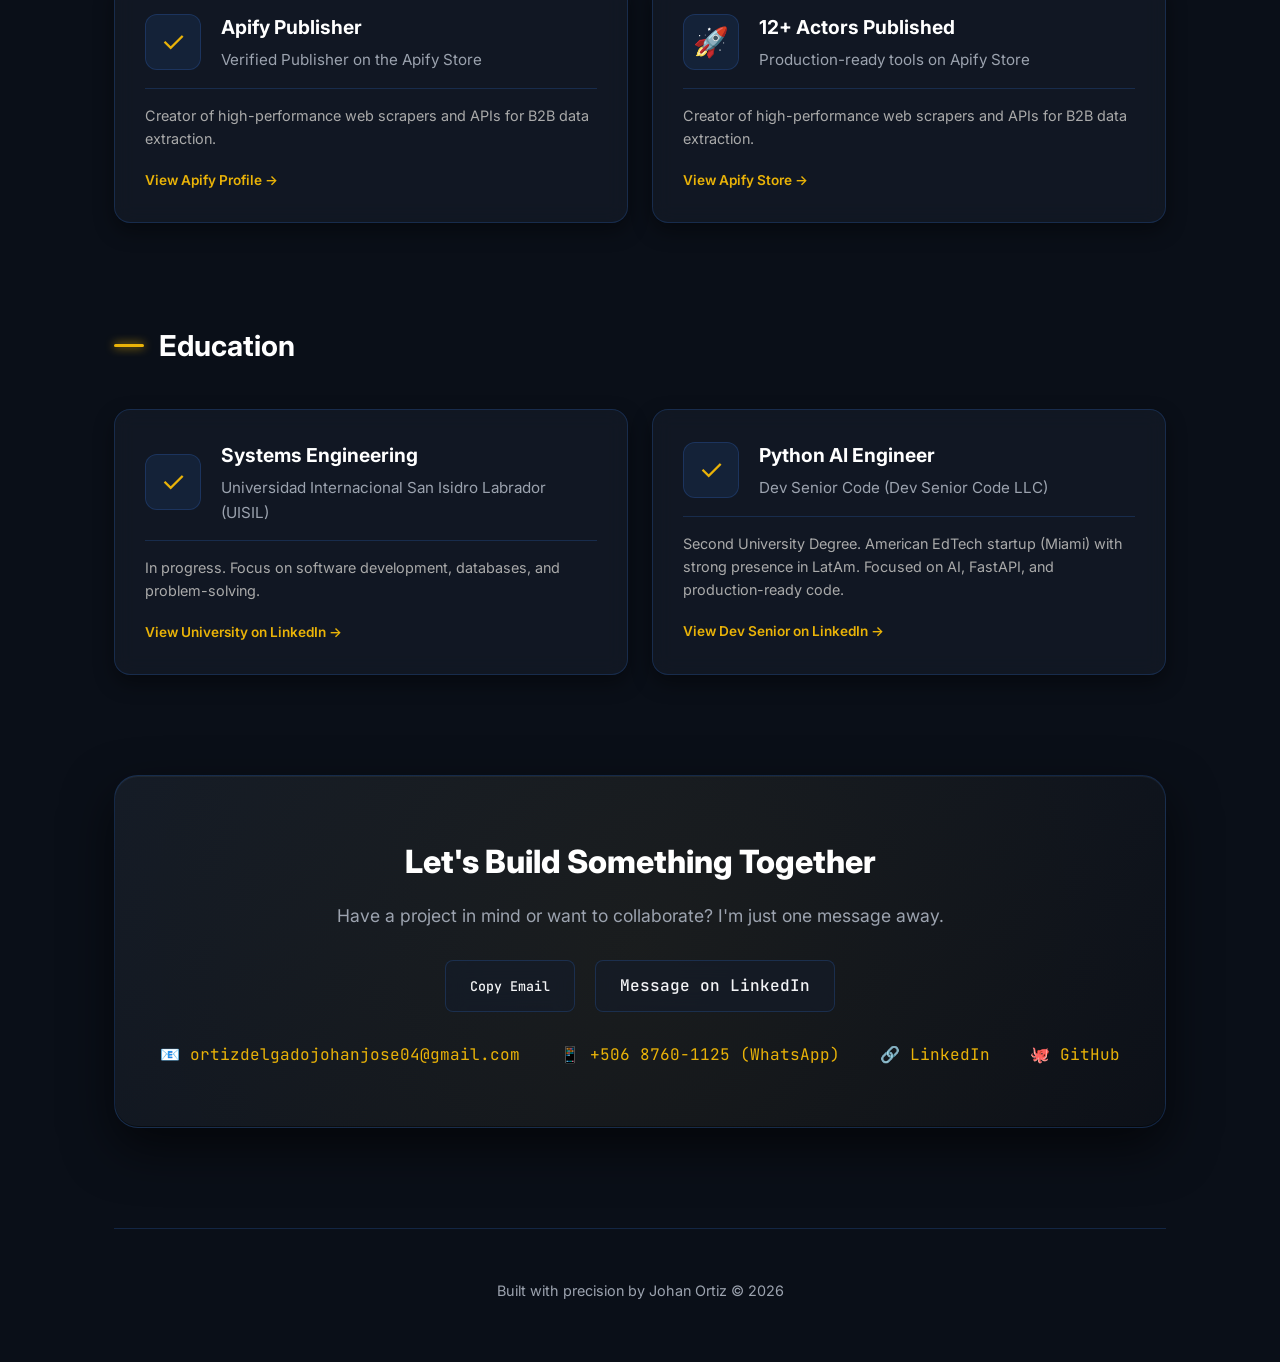
==== commit ee3c388f: "Update index.html" ====
--- a/index.html
+++ b/index.html
@@ -301,7 +301,7 @@
         <header>
             <div class="badge-available">Available for new opportunities</div>
             <h1>Johan Ortiz</h1>
-            <h2>Systems Engineer & Data Extraction Specialist</h2>
+            <h2>Systems Engineer & Data Extraction Specialist | 12+ Apify Actors</h2>
             <p class="bio">
                 I build production-ready software for data extraction and AI pipelines. 
                 Creator of 12+ high-performance Actors on the Apify Store.
@@ -434,15 +434,14 @@
                         <div class="project-tags"><span class="tag">Python</span><span class="tag">No APIs</span></div>
                         <a href="https://apify.com/johandev_04/smart-data-extractor" class="btn-project">Try on Apify</a>
                     </div>
-                    <!-- NUEVA TARJETA: WEB METADATA EXTRACTOR -->
+                    <!-- TARJETA: WEB METADATA EXTRACTOR -->
                     <div class="project-card">
                         <div class="project-title">Web Metadata Extractor</div>
                         <p class="project-desc">Extract titles, descriptions, and Open Graph images from any webpage. Fast, no JavaScript required.</p>
                         <div class="project-tags"><span class="tag">Python</span><span class="tag">SEO</span></div>
                         <a href="https://apify.com/johandev_04/web-metadata-extractor" class="btn-project">Try on Apify</a>
                     </div>
-
-                                        <!-- NUEVA TARJETA: BLUESKY SCRAPER -->
+                    <!-- TARJETA: BLUESKY SCRAPER -->
                     <div class="project-card">
                         <div class="project-title">Bluesky Scraper & API</div>
                         <p class="project-desc">Extract posts, likes, and metadata from Bluesky profiles using the public AT Protocol API. No login required.</p>
@@ -484,6 +483,18 @@
                     </div>
                     <div class="cert-desc">Creator of high-performance web scrapers and APIs for B2B data extraction.</div>
                     <a href="https://apify.com/johandev_04" target="_blank" class="cert-link">View Apify Profile &rarr;</a>
+                </div>
+                <!-- LOGRO DESTACADO -->
+                <div class="cert-card">
+                    <div class="cert-header">
+                        <div class="cert-icon" style="color: var(--accent-gold);">🚀</div>
+                        <div class="cert-info">
+                            <h4>12+ Actors Published</h4>
+                            <p>Production-ready tools on Apify Store</p>
+                        </div>
+                    </div>
+                    <div class="cert-desc">Creator of high-performance web scrapers and APIs for B2B data extraction.</div>
+                    <a href="https://apify.com/johandev_04" target="_blank" class="cert-link">View Apify Store &rarr;</a>
                 </div>
             </div>
         </section>
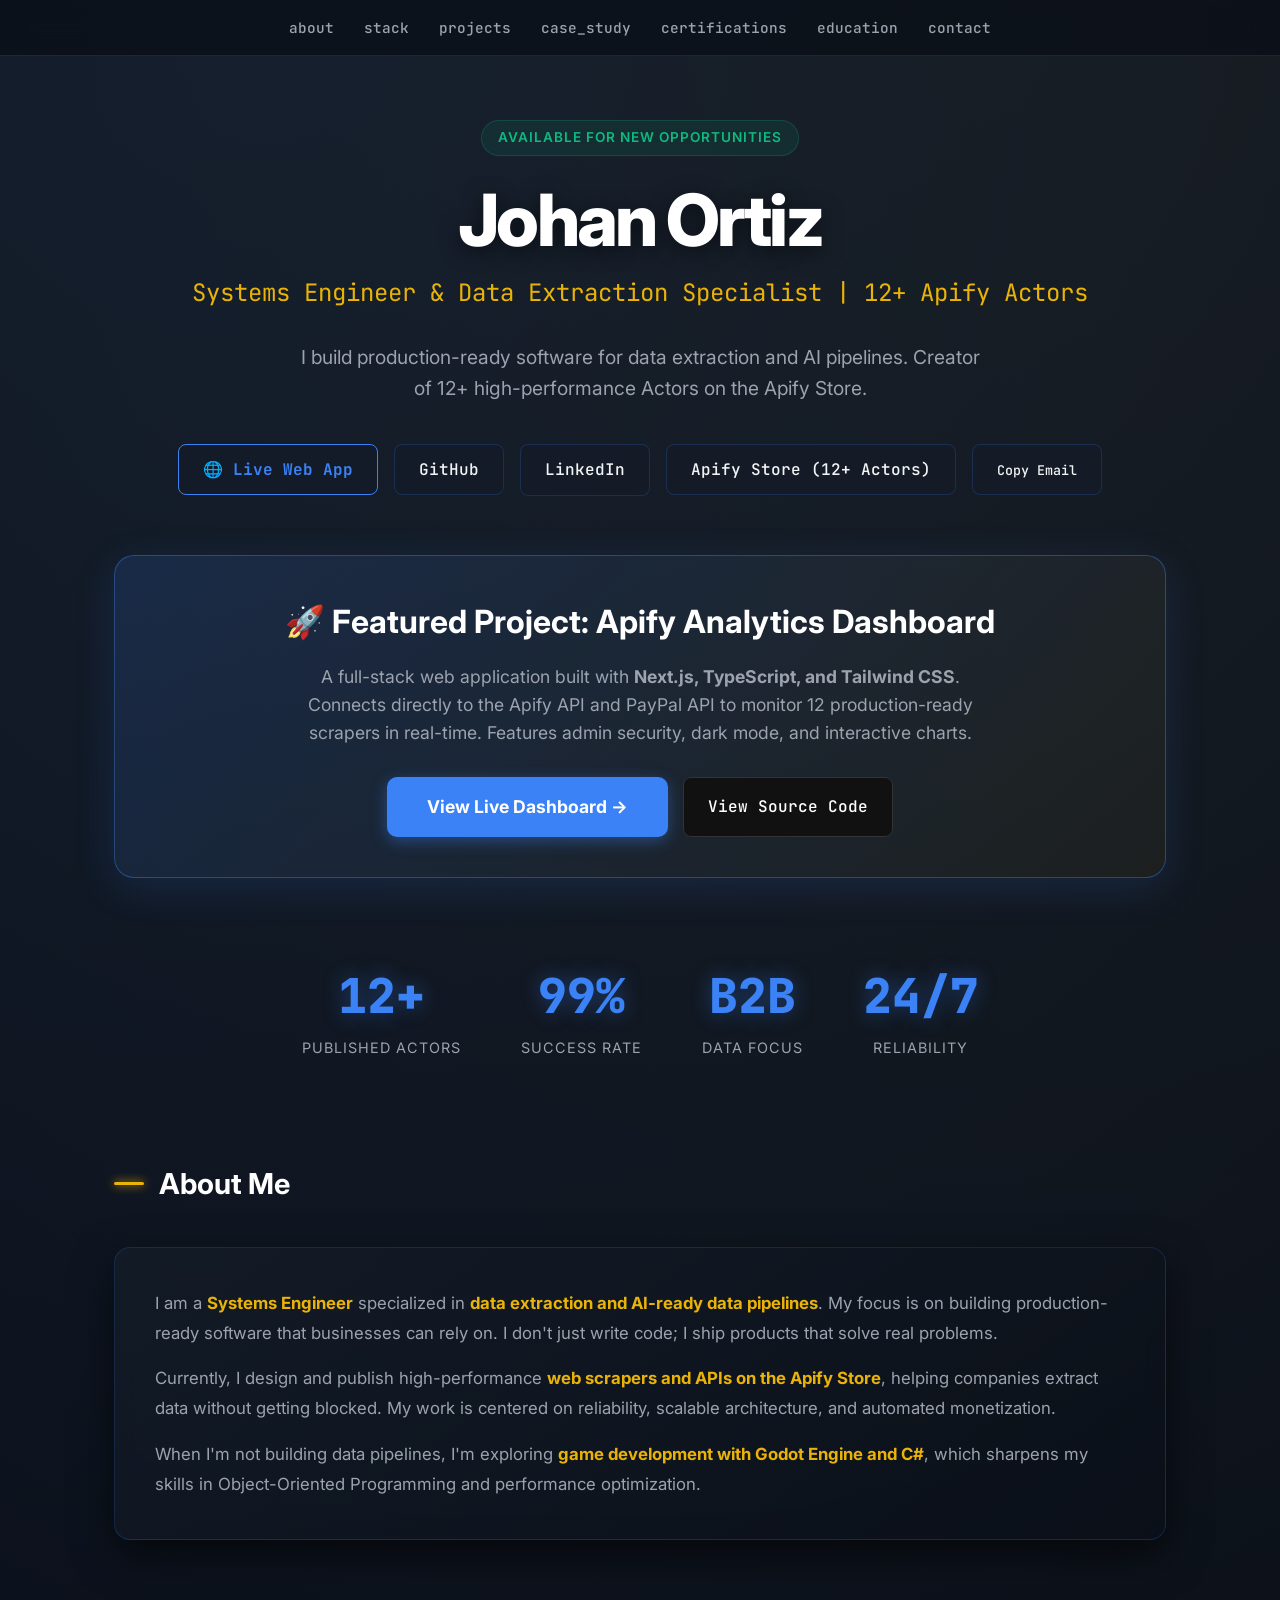
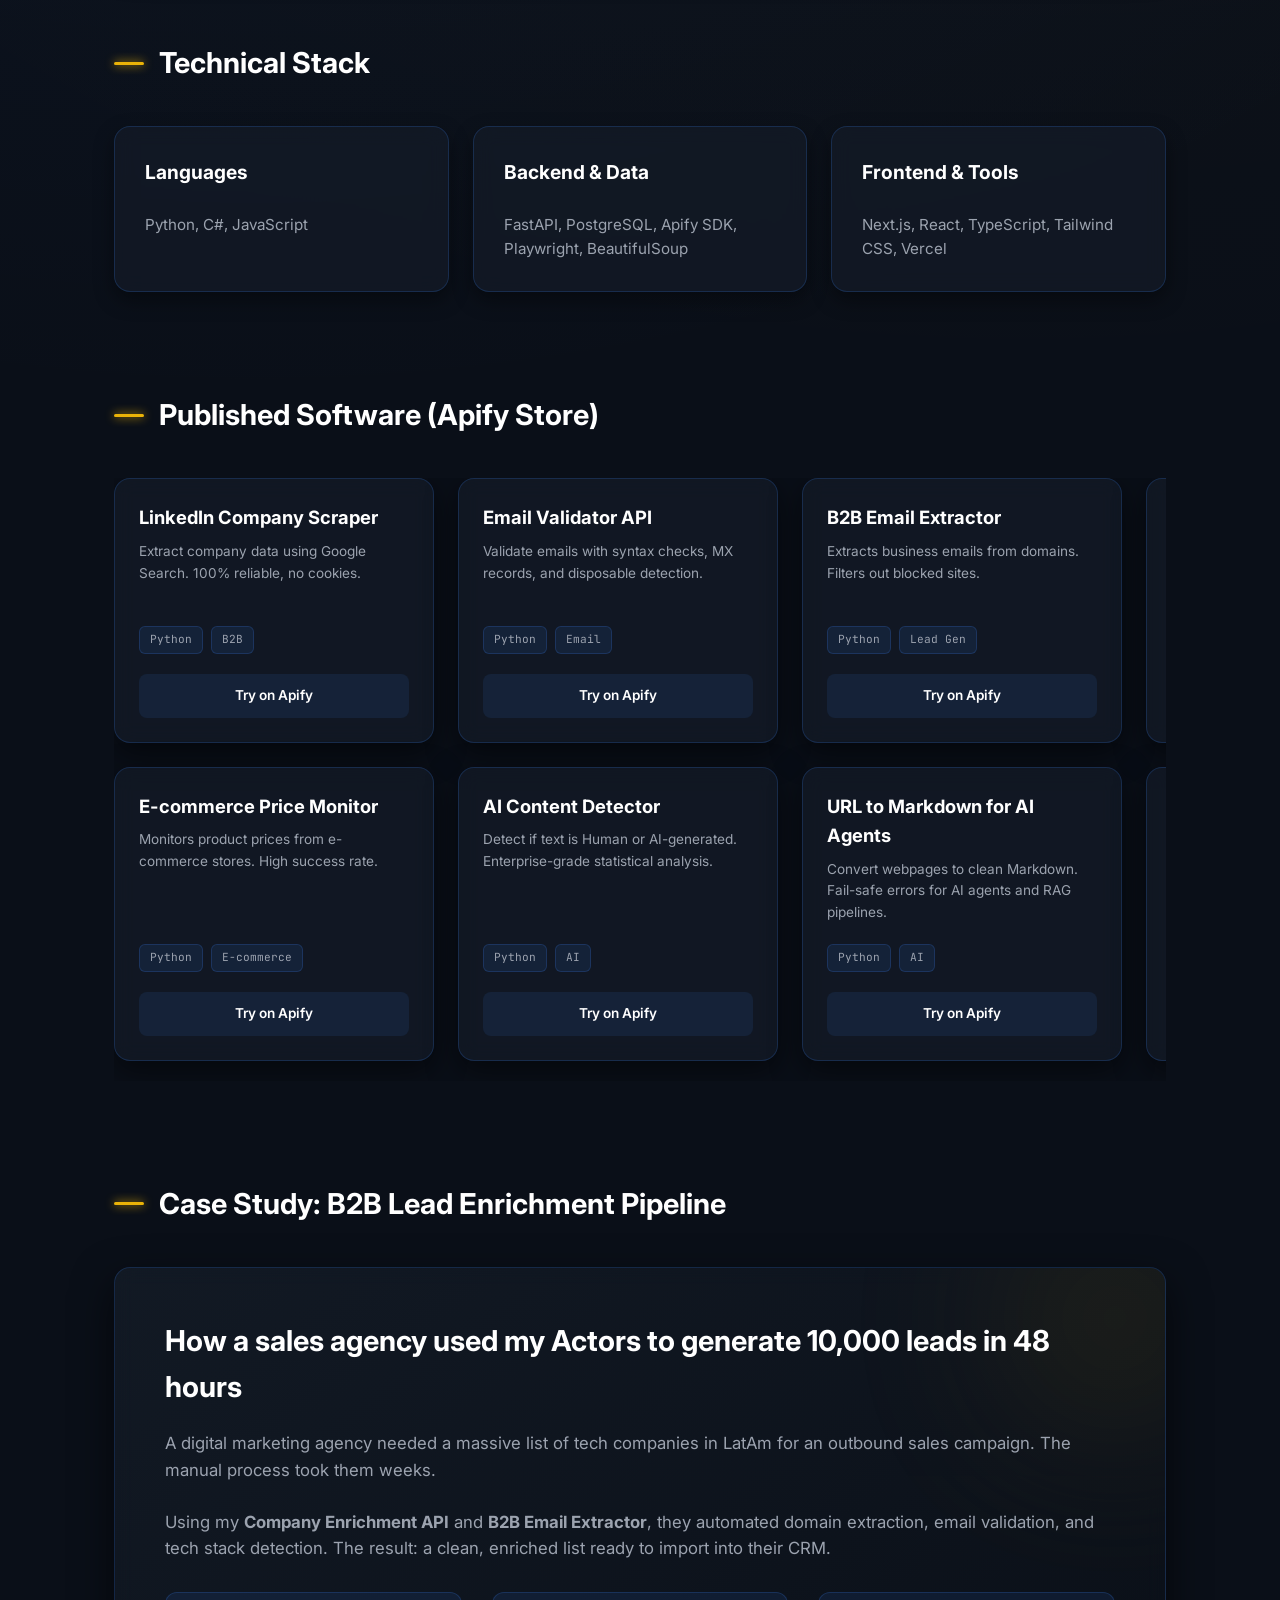
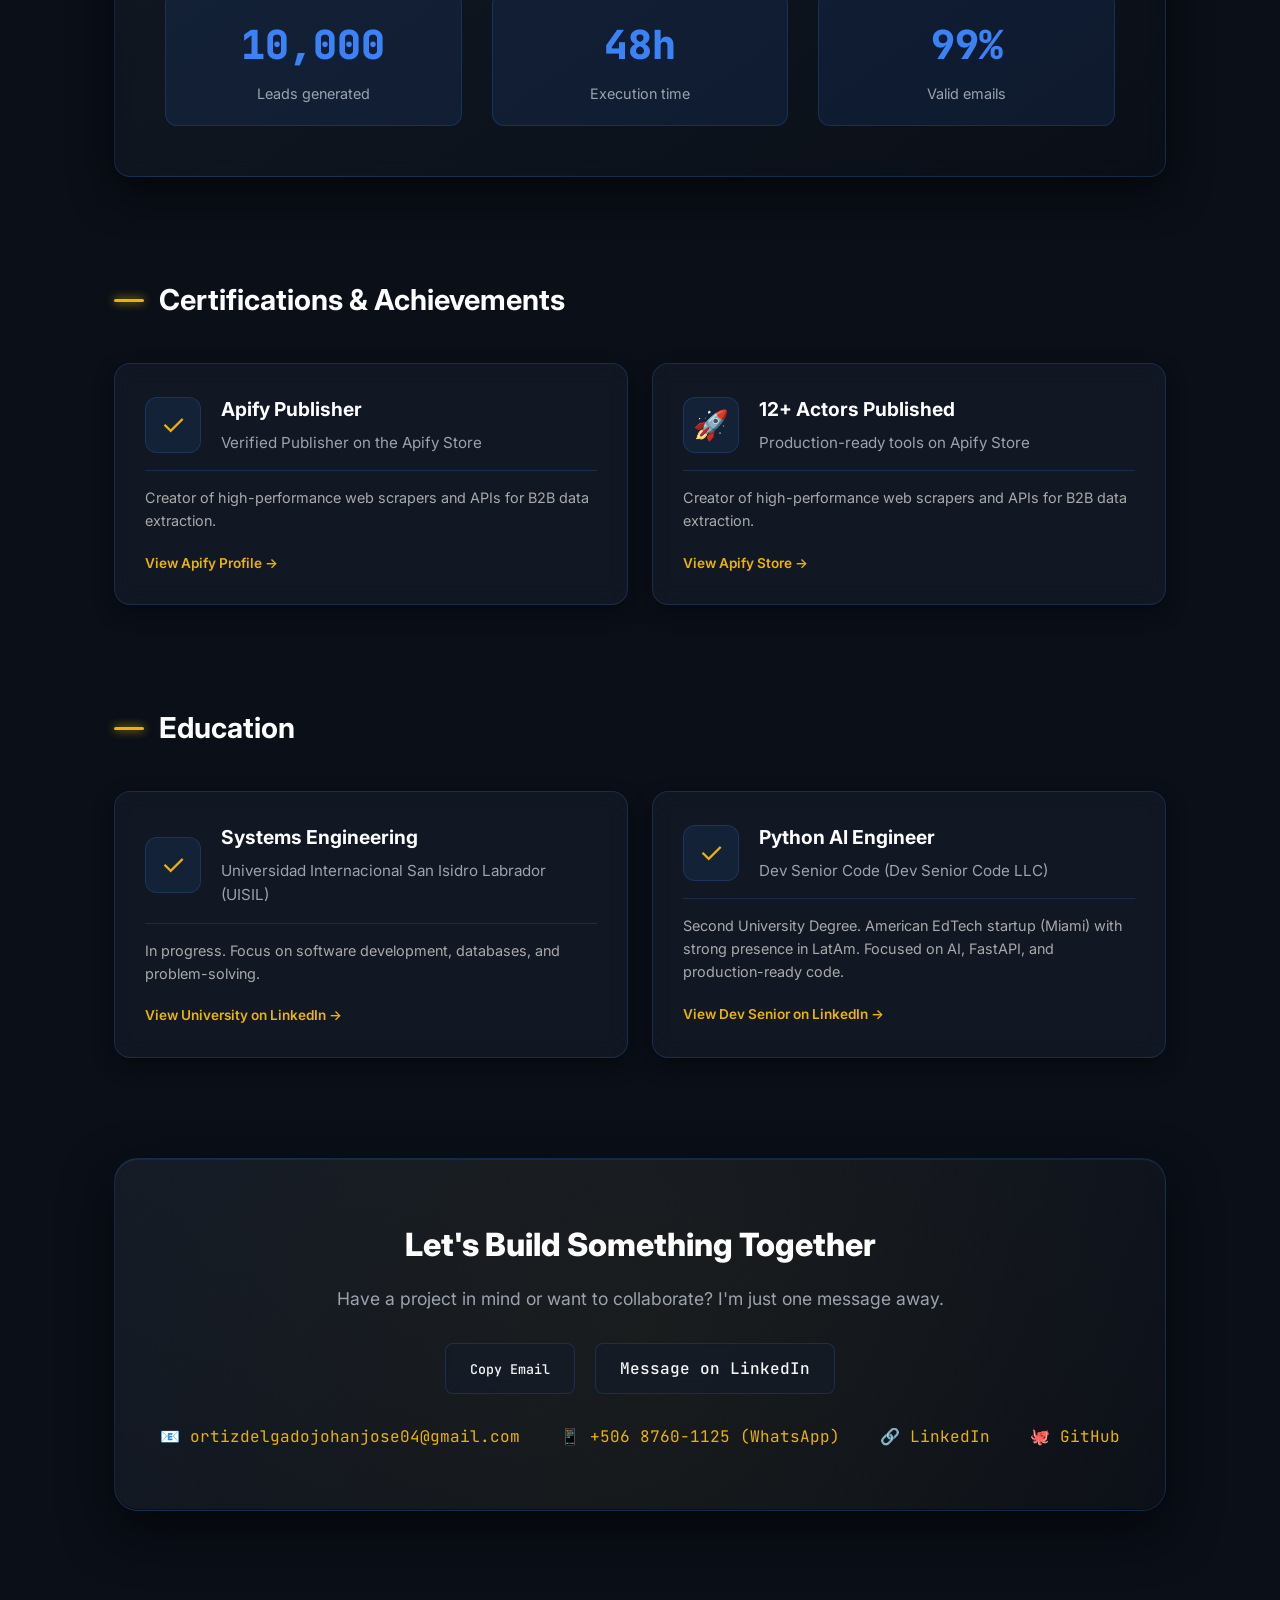
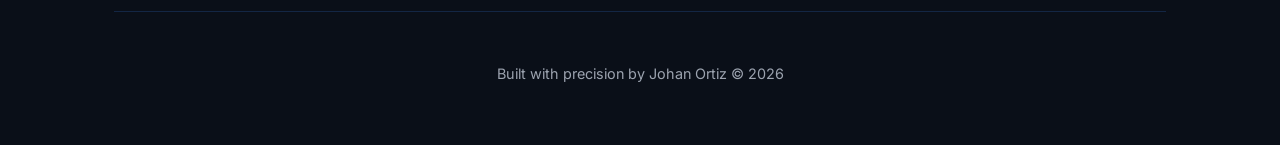
==== commit d15733e3: "Update index.html" ====
--- a/index.html
+++ b/index.html
@@ -80,7 +80,7 @@
 
         .container { max-width: 1100px; margin: 0 auto; padding: 120px 24px 60px 24px; }
 
-        header { text-align: center; margin-bottom: 80px; animation: fadeInUp 1s ease-out; }
+        header { text-align: center; margin-bottom: 60px; animation: fadeInUp 1s ease-out; }
         .badge-available { 
             display: inline-block; 
             background: rgba(16, 185, 129, 0.1); 
@@ -99,7 +99,7 @@
         h2 { font-size: 1.5rem; font-weight: 400; color: var(--accent-gold); margin-bottom: 30px; font-family: var(--mono); }
         .bio { font-size: 1.2rem; color: var(--text-muted); max-width: 700px; margin: 0 auto 40px auto; }
         
-        .social-links { display: flex; justify-content: center; gap: 16px; flex-wrap: wrap; margin-bottom: 80px; }
+        .social-links { display: flex; justify-content: center; gap: 16px; flex-wrap: wrap; margin-bottom: 40px; }
         .btn-link { 
             display: inline-flex; 
             align-items: center; 
@@ -117,6 +117,35 @@
         }
         .btn-link:hover { border-color: var(--accent-blue); transform: translateY(-2px); box-shadow: 0 5px 15px var(--accent-glow); }
 
+        /* NUEVA SECCIÓN: DESTACADO WEB APP */
+        .featured-app {
+            background: linear-gradient(135deg, rgba(59, 130, 246, 0.15), rgba(234, 179, 8, 0.05));
+            border: 1px solid rgba(59, 130, 246, 0.4);
+            border-radius: 20px;
+            padding: 40px;
+            margin-bottom: 80px;
+            text-align: center;
+            animation: fadeInUp 1.2s ease-out;
+            box-shadow: 0 10px 40px rgba(59, 130, 246, 0.15);
+        }
+        .featured-app h3 { font-size: 2rem; font-weight: 700; color: #fff; margin-bottom: 15px; }
+        .featured-app p { color: var(--text-muted); font-size: 1.1rem; max-width: 700px; margin: 0 auto 30px auto; }
+        .btn-featured { 
+            display: inline-flex; 
+            align-items: center; 
+            gap: 10px;
+            background: var(--accent-blue); 
+            color: #fff; 
+            padding: 16px 40px; 
+            border-radius: 10px; 
+            text-decoration: none; 
+            font-weight: 700; 
+            font-size: 1.1rem; 
+            transition: all 0.3s; 
+            box-shadow: 0 4px 15px var(--accent-glow);
+        }
+        .btn-featured:hover { transform: translateY(-3px); box-shadow: 0 8px 25px var(--accent-glow); background: #2563eb; }
+
         .impact-grid { display: flex; justify-content: center; gap: 60px; margin-bottom: 100px; flex-wrap: wrap; animation: fadeInUp 1.2s ease-out; }
         .impact-item { text-align: center; }
         .impact-number { font-size: 3rem; font-weight: 800; color: var(--accent-blue); display: block; font-family: var(--mono); text-shadow: 0 0 20px var(--accent-glow); }
@@ -307,12 +336,31 @@
                 Creator of 12+ high-performance Actors on the Apify Store.
             </p>
             <div class="social-links">
+                <a href="https://apify-analytics-dashboard.vercel.app" target="_blank" class="btn-link" style="border-color: var(--accent-blue); color: var(--accent-blue); font-weight: bold;">🌐 Live Web App</a>
                 <a href="https://github.com/ortizdelgadojohanjose04-ai" target="_blank" class="btn-link">GitHub</a>
-                <a href="https://linkedin.com/in/johan-ortiz-260aa0378" target="_blank" class="btn-link">LinkedIn</a>
+                <a href="https://linkedin.com/in/johan-ortiz-dev" target="_blank" class="btn-link">LinkedIn</a>
                 <a href="https://apify.com/johandev_04" target="_blank" class="btn-link">Apify Store (12+ Actors)</a>
                 <button onclick="copyEmail()" class="btn-link" id="emailBtn">Copy Email</button>
             </div>
         </header>
+
+        <!-- NUEVA SECCIÓN DESTACADA: WEB APP -->
+        <div class="featured-app">
+            <h3>🚀 Featured Project: Apify Analytics Dashboard</h3>
+            <p>
+                A full-stack web application built with <strong>Next.js, TypeScript, and Tailwind CSS</strong>. 
+                Connects directly to the Apify API and PayPal API to monitor 12 production-ready scrapers in real-time. 
+                Features admin security, dark mode, and interactive charts.
+            </p>
+            <div style="display: flex; justify-content: center; gap: 15px; flex-wrap: wrap;">
+                <a href="https://apify-analytics-dashboard.vercel.app" target="_blank" class="btn-featured">
+                    View Live Dashboard →
+                </a>
+                <a href="https://github.com/ortizdelgadojohanjose04-ai/My-Dashboard---Apify" target="_blank" class="btn-link" style="background: #111; border-color: #333; color: #fff;">
+                    View Source Code
+                </a>
+            </div>
+        </div>
 
         <div class="impact-grid">
             <div class="impact-item"><span class="impact-number">12+</span><span class="impact-label">Published Actors</span></div>
@@ -355,8 +403,8 @@
                     <p>FastAPI, PostgreSQL, Apify SDK, Playwright, BeautifulSoup</p>
                 </div>
                 <div class="stack-card">
-                    <h4>Game Development</h4>
-                    <p>Godot Engine (OOP, math logic, optimization)</p>
+                    <h4>Frontend & Tools</h4>
+                    <p>Next.js, React, TypeScript, Tailwind CSS, Vercel</p>
                 </div>
             </div>
         </section>
@@ -533,7 +581,7 @@
                 <p class="contact-text">Have a project in mind or want to collaborate? I'm just one message away.</p>
                 <div class="contact-buttons">
                     <button onclick="copyEmail()" class="btn-link">Copy Email</button>
-                    <a href="https://linkedin.com/in/johan-ortiz-260aa0378" target="_blank" class="btn-link">Message on LinkedIn</a>
+                    <a href="https://linkedin.com/in/johan-ortiz-dev" target="_blank" class="btn-link">Message on LinkedIn</a>
                 </div>
                 <div class="contact-info">
                     <div class="contact-item">
@@ -546,7 +594,7 @@
                     </div>
                     <div class="contact-item">
                         <span>🔗</span>
-                        <a href="https://linkedin.com/in/johan-ortiz-260aa0378" target="_blank">LinkedIn</a>
+                        <a href="https://linkedin.com/in/johan-ortiz-dev" target="_blank">LinkedIn</a>
                     </div>
                     <div class="contact-item">
                         <span>🐙</span>
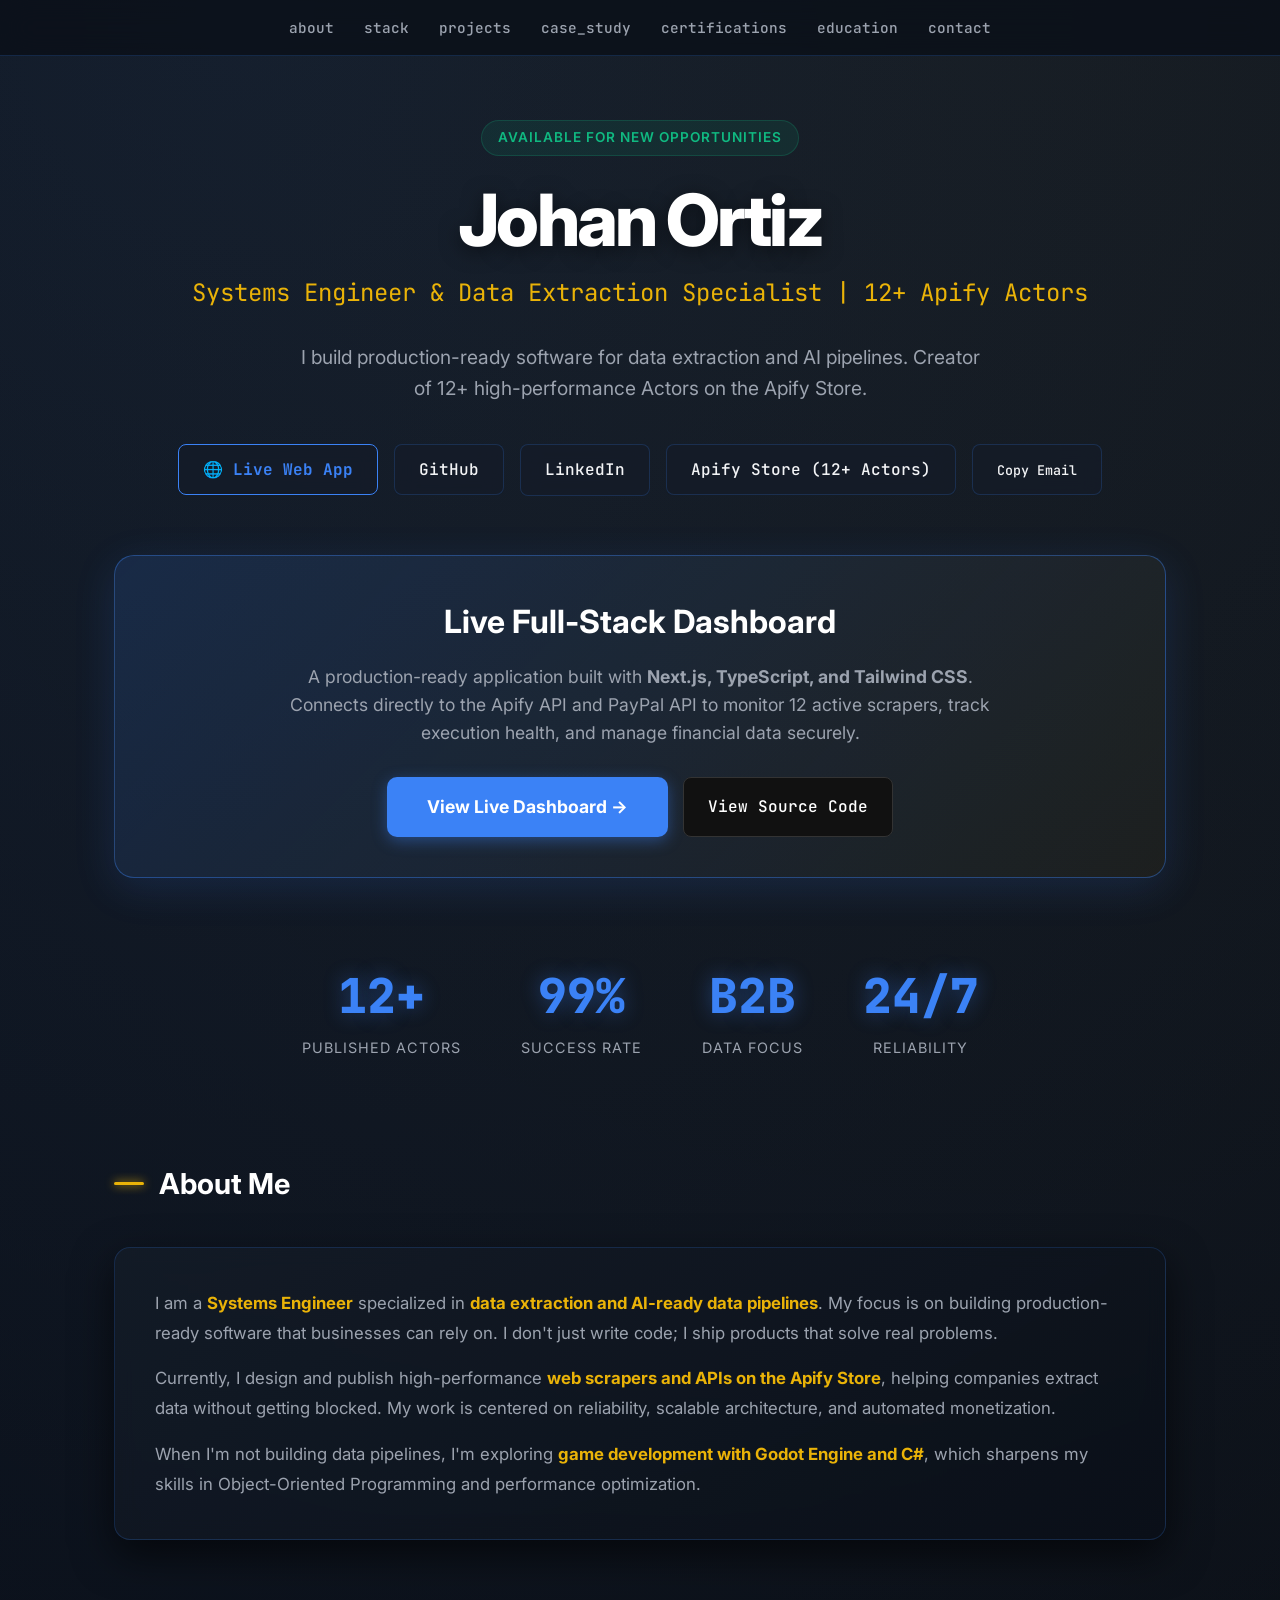
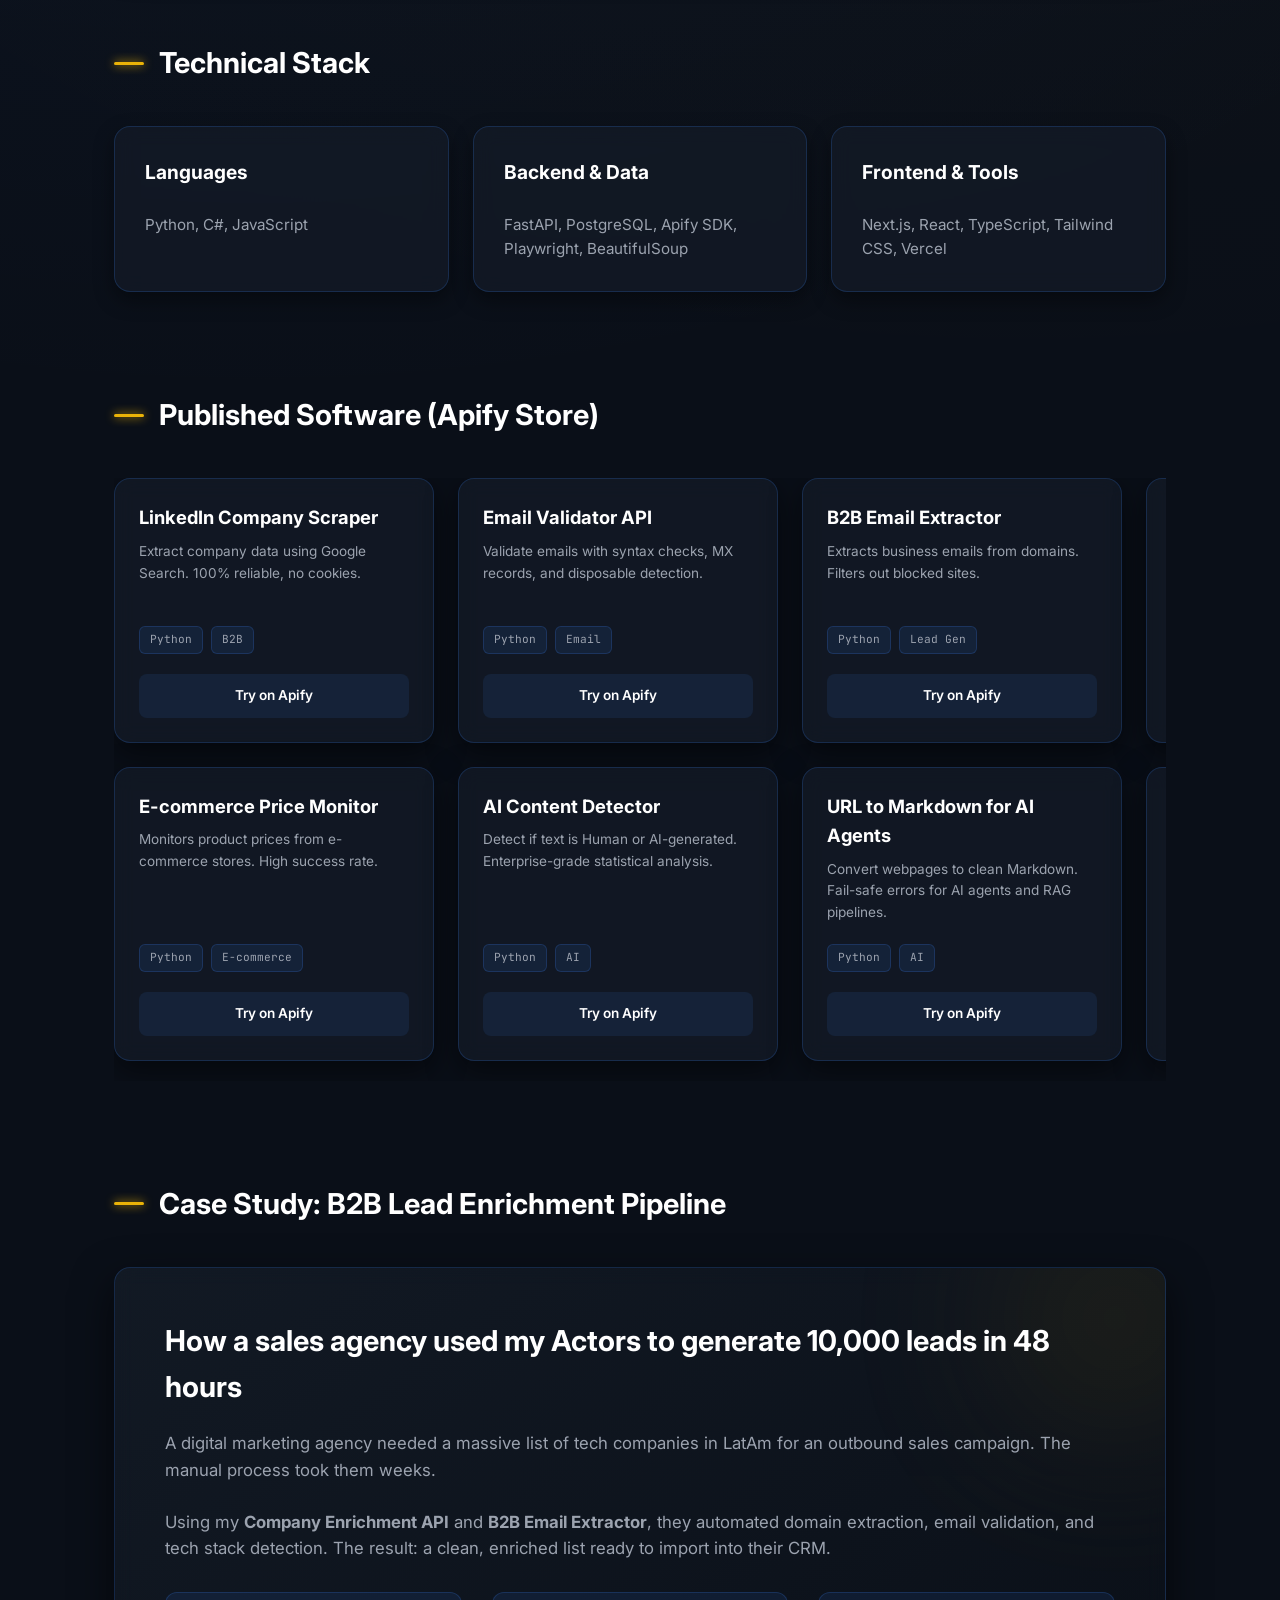
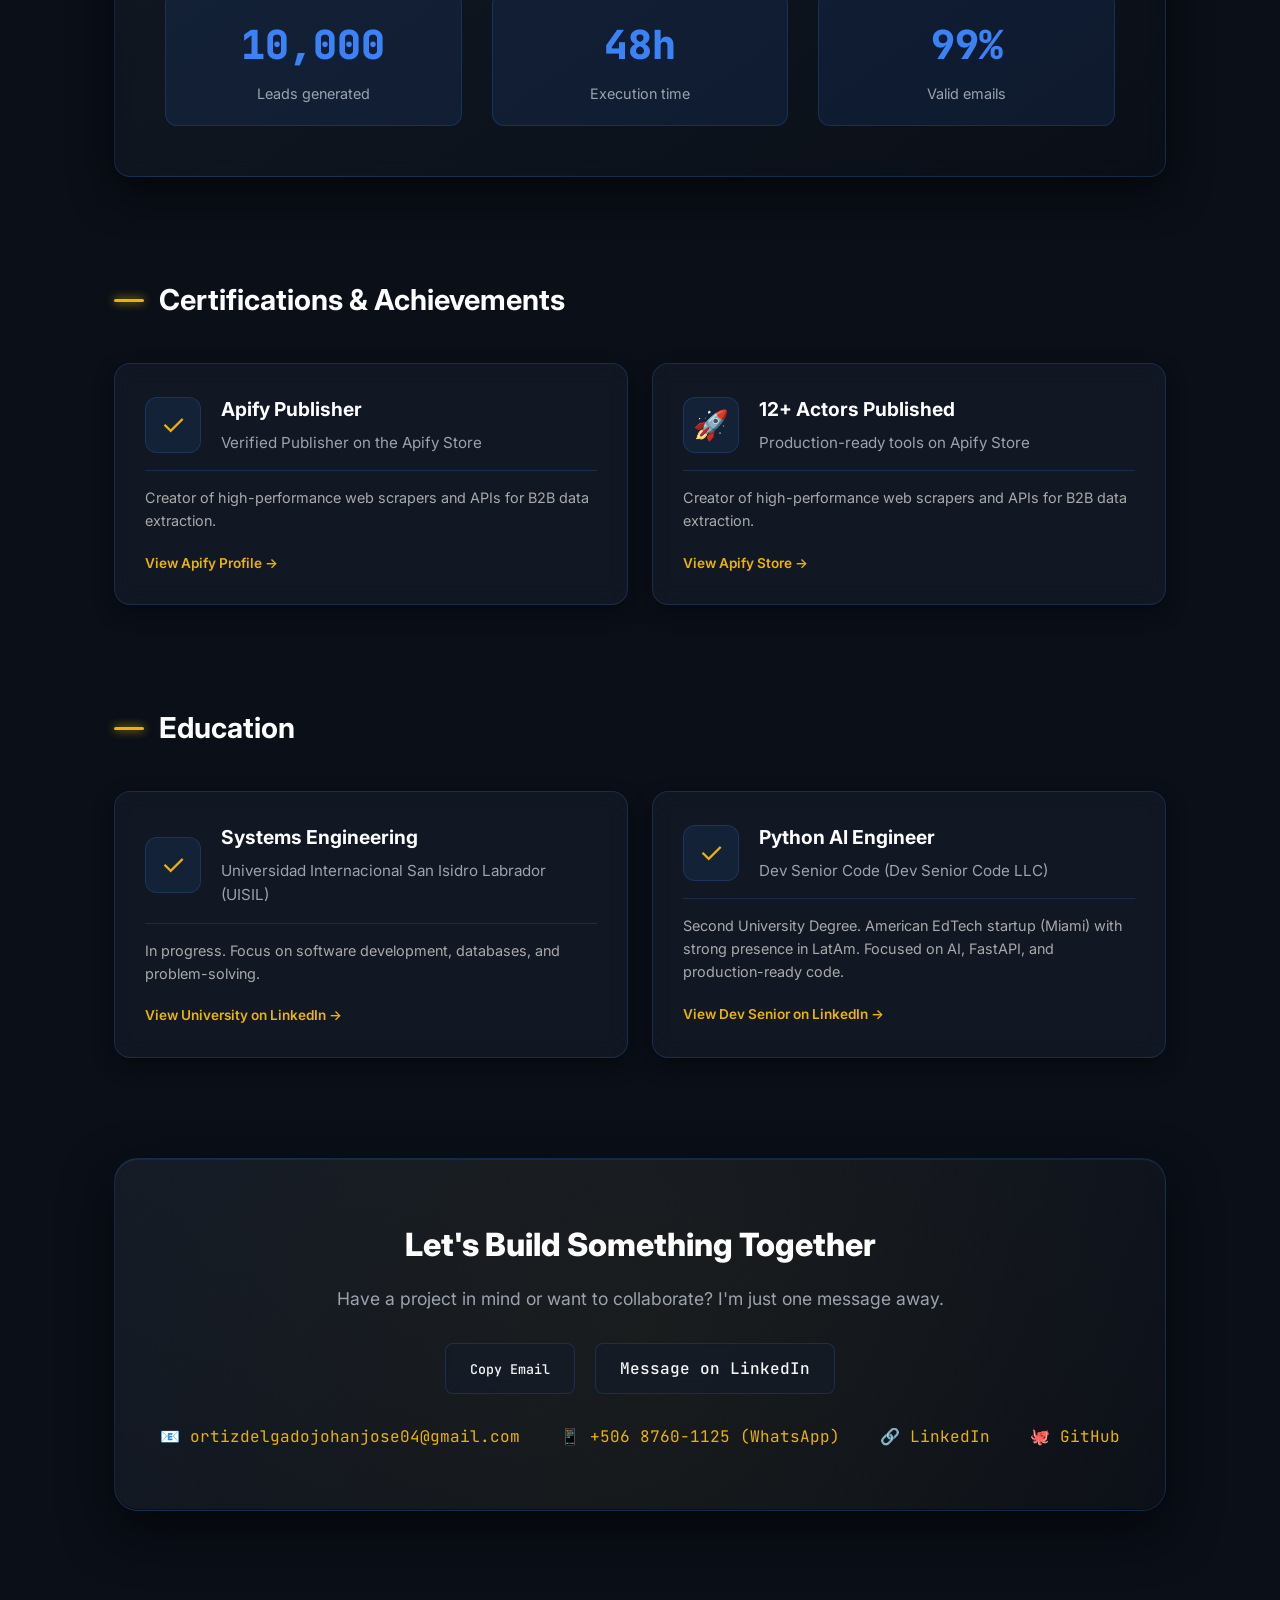
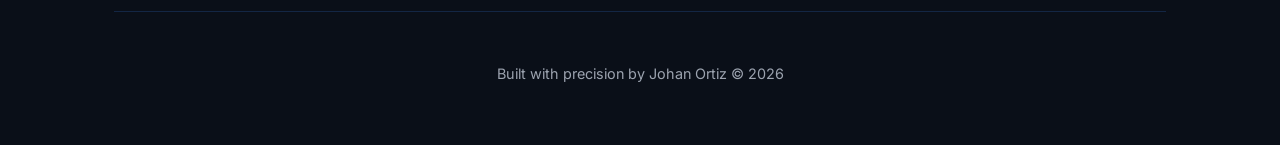
==== commit 01cc3a69: "Update index.html" ====
--- a/index.html
+++ b/index.html
@@ -344,17 +344,16 @@
             </div>
         </header>
 
-        <!-- NUEVA SECCIÓN DESTACADA: WEB APP -->
+                <!-- NUEVA SECCIÓN DESTACADA: WEB APP -->
         <div class="featured-app">
-            <h3>🚀 Featured Project: Apify Analytics Dashboard</h3>
+            <h3>Live Full-Stack Dashboard</h3>
             <p>
-                A full-stack web application built with <strong>Next.js, TypeScript, and Tailwind CSS</strong>. 
-                Connects directly to the Apify API and PayPal API to monitor 12 production-ready scrapers in real-time. 
-                Features admin security, dark mode, and interactive charts.
+                A production-ready application built with <strong>Next.js, TypeScript, and Tailwind CSS</strong>. 
+                Connects directly to the Apify API and PayPal API to monitor 12 active scrapers, track execution health, and manage financial data securely.
             </p>
             <div style="display: flex; justify-content: center; gap: 15px; flex-wrap: wrap;">
                 <a href="https://apify-analytics-dashboard.vercel.app" target="_blank" class="btn-featured">
-                    View Live Dashboard →
+                    View Live Dashboard &rarr;
                 </a>
                 <a href="https://github.com/ortizdelgadojohanjose04-ai/My-Dashboard---Apify" target="_blank" class="btn-link" style="background: #111; border-color: #333; color: #fff;">
                     View Source Code
